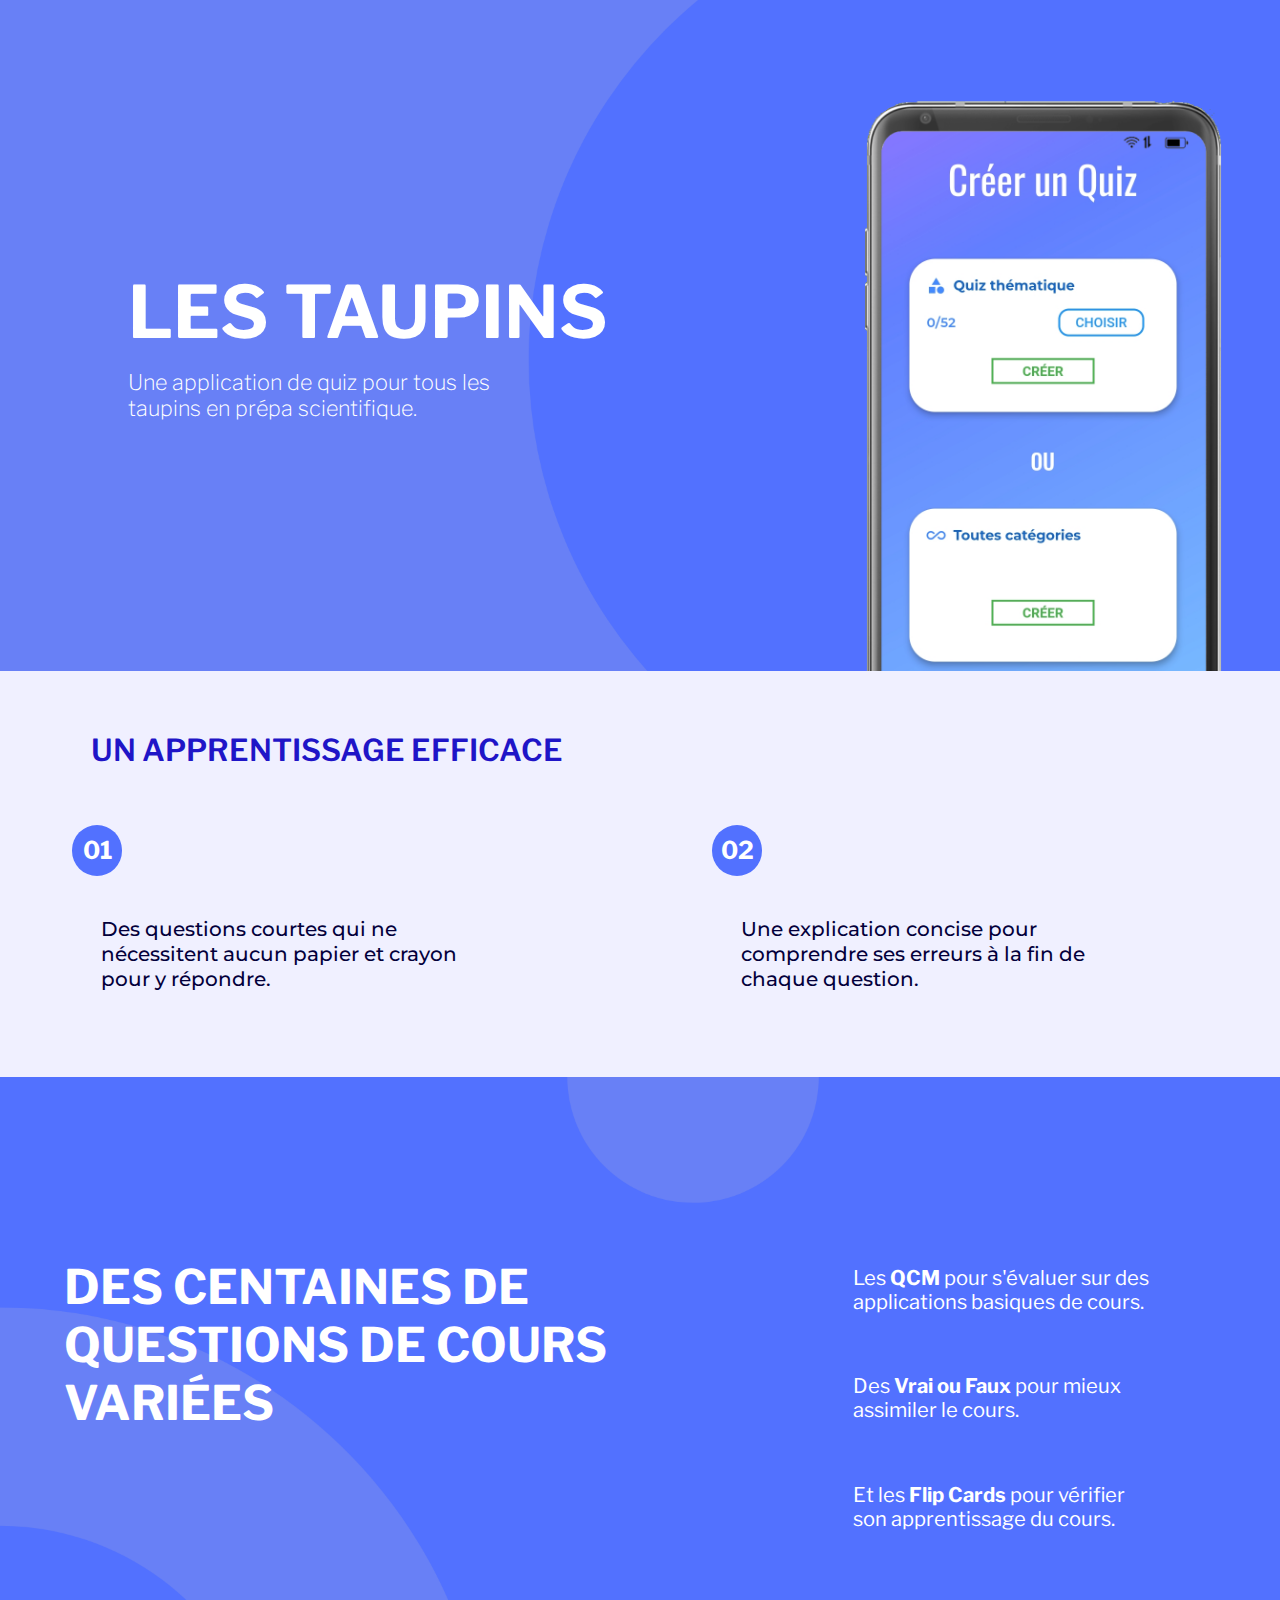
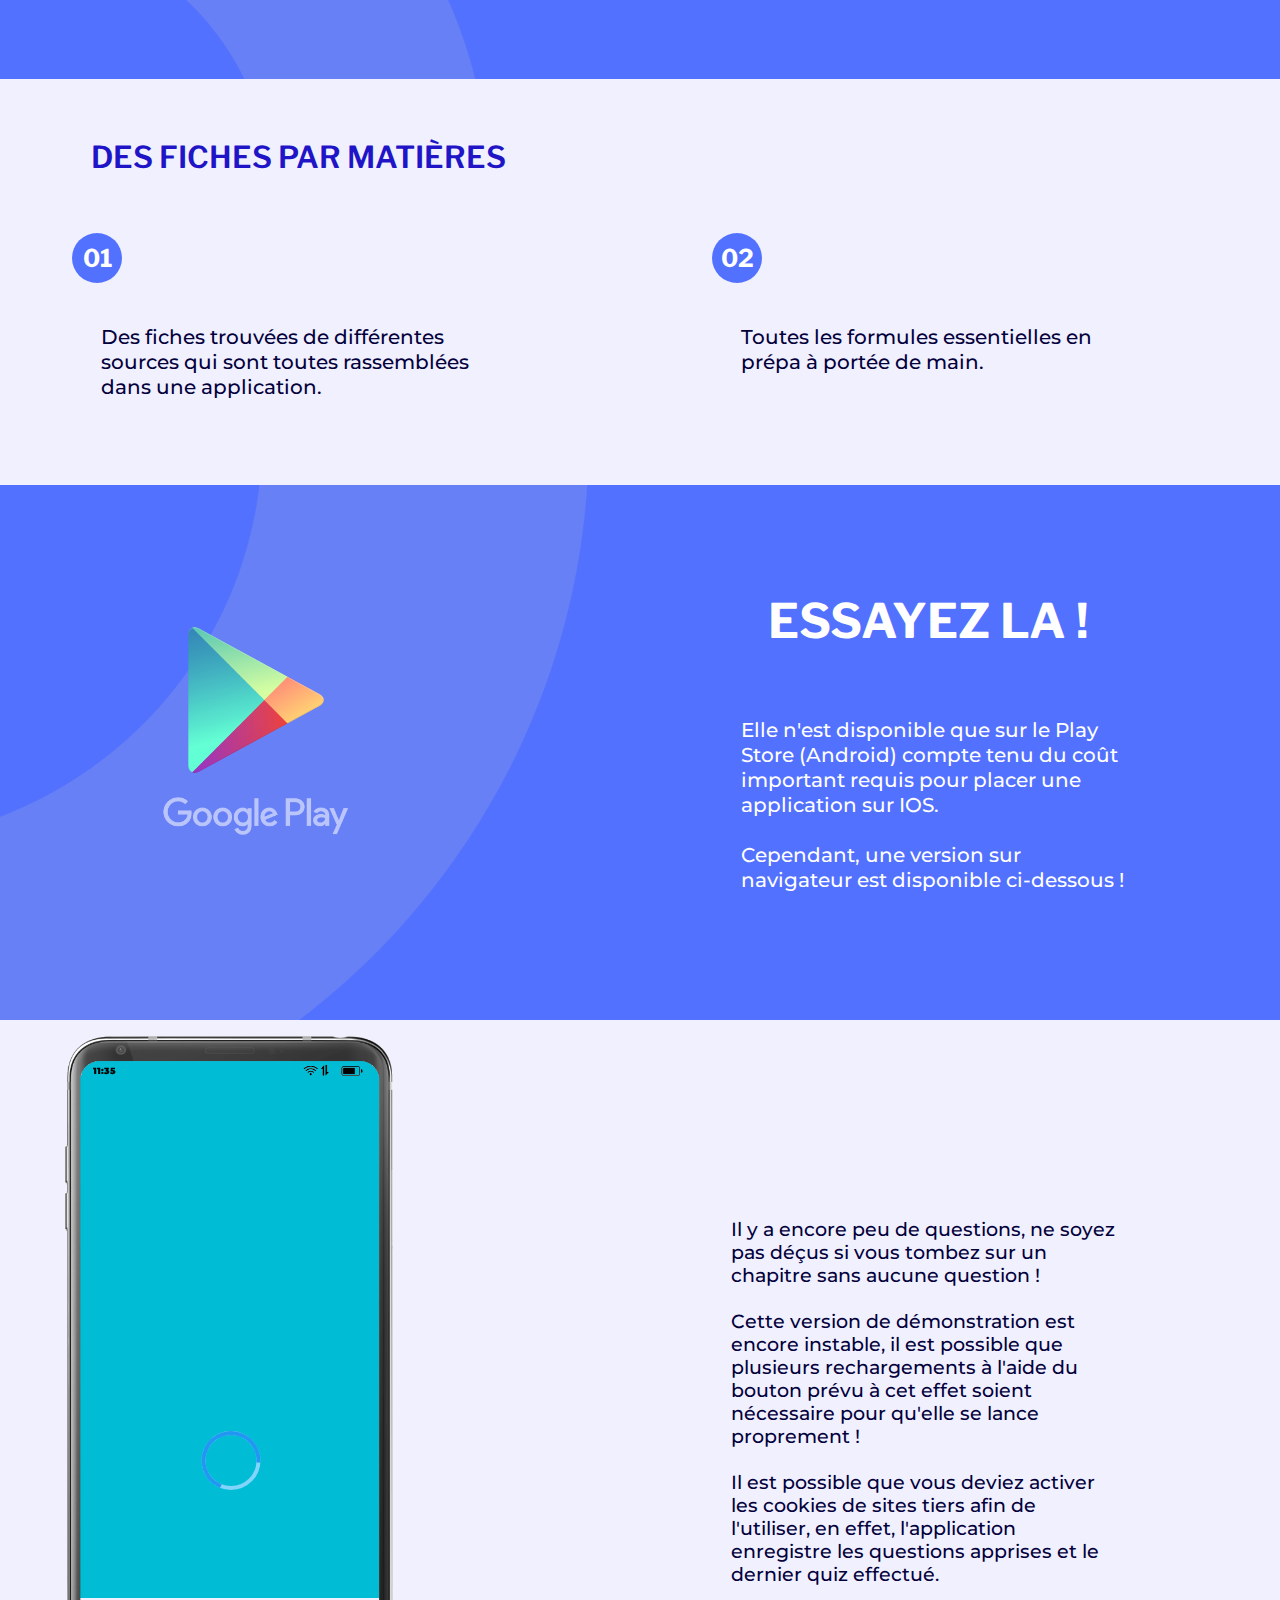
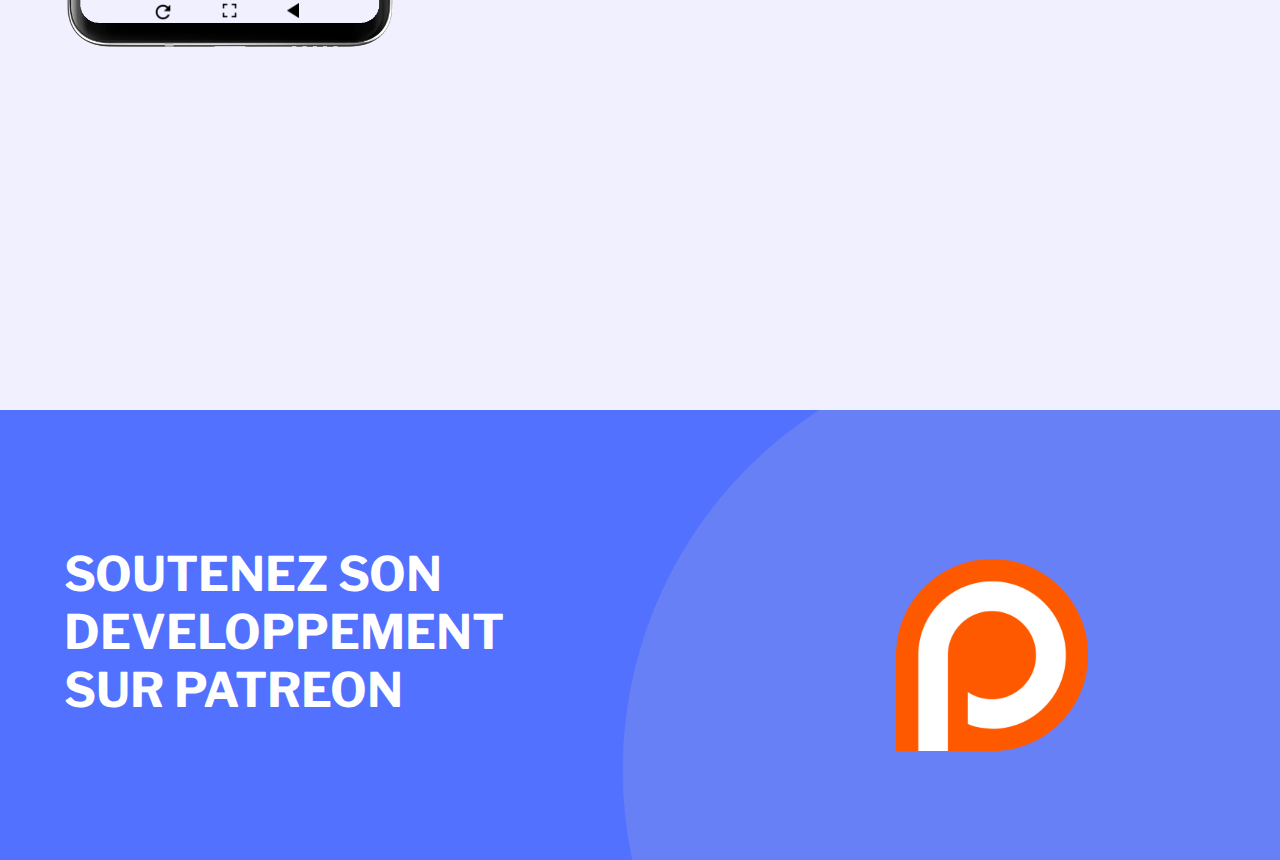
==== taupins/index.html @ 1b322401 "fixed some height" ====
<!DOCTYPE html>
<html lang="en">
<head>
    <meta charset="UTF-8">
    <meta charset="UTF-8">
  <meta name="description" content="A Prepa Quiz App">
  <meta name="keywords" content="taupins, prépa, prepa, aoyagi, quiz">
  <meta name="author" content="Hugo AOYAGI">
    <title>Les Taupins</title>
    <meta content="width=device-width, initial-scale=1" name="viewport" />
    <link href="https://fonts.googleapis.com/css2?family=Montserrat:wght@300&family=Raleway:wght@300&display=swap" rel="stylesheet">
    <link href="https://fonts.googleapis.com/css2?family=Libre+Franklin:wght@100;700&display=swap" rel="stylesheet">
    <link rel="stylesheet" type="text/css" href="../style/project_pages/main.css">
    <script>
        var iframe;
        var phone;
        
        function reloadFrame() {
            console.log("reload frame ..");
            iframe = document.getElementById('iframe');
            iframe.src = iframe.src;
        }
        
        function fullscreen() {
            if (confirm("Le plein écran ne rendra bien que si vous êtes sur téléphone !")) {
                window.location = "./preview/index.html";
            }
        }
        
    </script>
</head>
<body>
       <div class="part-1 section" style="background-image: url(../assets/backgrounds/taupins/1.png)">
           
           <div class="main-title">
               LES TAUPINS
           </div>
           <div class="sub-title">
               Une application de quiz pour tous les taupins en prépa scientifique.
           </div>
           <img id="img-1" src="assets/phone-1.png" alt="">
       </div>
       <div class="part-2 section">
           <div class="header-1">
               UN APPRENTISSAGE EFFICACE
           </div>
           <div class="cols-2-container">
               <div class="col-of-2">
                   <div class="number-circle"><div class="num-wrapper">01</div></div>
                   <div class="paragraph">Des questions courtes qui ne nécessitent aucun papier et crayon pour y répondre.</div>
               </div>
               <div class="col-of-2">
                   <div class="number-circle"><div class="num-wrapper">02</div></div>
                   <div class="paragraph">Une explication concise pour comprendre ses erreurs à la fin de chaque question.</div>
               </div>
           </div>
       </div>
       <div class="part-3 section" style="background-image: url(../assets/backgrounds/taupins/2.png)">
          <div class="main-title-2">
               Des centaines de questions de cours variées
           </div>
           <div class="right-side-list">
               <p>
                   Les <b>QCM</b> pour s'évaluer sur des applications basiques de cours.
               </p>
               <p>
                   Des <b>Vrai ou Faux</b> pour mieux assimiler le cours. 
               </p>
               <p>
                   Et les <b>Flip Cards</b> pour vérifier son apprentissage du cours.   
               </p>
           </div>
       </div>
       <div class="part-4 section">
          <div class="header-1">
               Des fiches par matières
           </div>
           <div class="cols-2-container">
               <div class="col-of-2">
                  <div class="number-circle"><div class="num-wrapper">01</div></div>
                   <div class="paragraph">Des fiches trouvées de différentes sources qui sont toutes rassemblées dans une application.</div>
               </div>
               <div class="col-of-2">
                  <div class="number-circle"><div class="num-wrapper">02</div></div>
                   <div class="paragraph">Toutes les formules essentielles en prépa à portée de main.</div>
               </div>
           </div>
       </div>
       <div class="part-5 section" style="background-image: url(../assets/backgrounds/taupins/3.png)">
           <div class="main-title-2 title-right">
               ESSAYEZ LA !
           </div>
           <div class="img-container-left">
               <img src="../assets/google-play-services-png-logo-3.png" alt="" id="playstore-btn">
           </div>
           <div class="p-container-right">
               <div class="paragraph white-font">
                   Elle n'est disponible que sur le Play Store (Android) compte tenu du coût important requis pour placer une application sur IOS.
                   <br/><br/>
                   Cependant, une version sur navigateur est disponible ci-dessous !
               </div>
           </div>
           
        </div>
        
        <div class="section part-6">
            <div class="smartphone-container">
                <div class="smartphone" id="smartphone">
                    <iframe id="iframe"
                    title="App Preview"
                    width="320"
                    height="550"
                    src="./preview/index.html">
                    </iframe>
                    <img src="../assets/frame.png" alt="" id="phone-frame">
                    <p id="phone-time">00:00</p>
                         <div class="phone-nav">
                        <img src="../assets/reload_icon.png" width=18 height=18 alt="" onclick="reloadFrame()">
                        <img src="../assets/fullscreen_icon.png" width=15 height=15 alt="" onclick="fullscreen()">
                        <img src="../assets/return_icon.png" width=12 height=15 alt="" >
                    </div>
            </div>
            </div>
            <div class="phone-disclaimer">
               Il y a encore peu de questions, ne soyez pas déçus si vous tombez sur un chapitre sans aucune question !
                <br/><br/>
                Cette version de démonstration est encore instable, il est possible que plusieurs rechargements à l'aide du bouton prévu à cet effet soient nécessaire pour qu'elle se lance proprement !
                <br><br>
                Il est possible que vous deviez activer les cookies de sites tiers afin de l'utiliser, en effet, l'application enregistre les questions apprises et le dernier quiz effectué.
            </div>
        </div>
        <div class="part-7 section" style="background-image: url(../assets/backgrounds/taupins/5.png)">
        <div class="main-title-2">
               SOUTENEZ SON DEVELOPPEMENT SUR PATREON
           </div>
           <div class="img-container-right">
               <img src="../assets/Patreon_logo.svg.png" alt="" id="patreon-btn">
           </div>
        </div>
        <script>
            setInterval(function () {
                var now = new Date();
                var datestr = now.getHours().toString() + ":" + (now.getMinutes() < 10 ? "0" + now.getMinutes().toString() : now.getMinutes().toString()); 
                document.getElementById("phone-time").innerHTML = datestr;
            }, 1000);
            
            document.getElementById("patreon-btn").addEventListener("click", function () {
            window.location = "https://www.patreon.com/hugoaoyagi";
        })
        
            document.getElementById("playstore-btn").addEventListener("click", function () {
                alert("L'application n'est malheuresement pas encore sortie sur le play store, elle sortira cet été lorsqu'il y aura plus de questions !")
            })
    </script>
</body>
</html>
---- style/project_pages/main.css ----
body {
    margin: 0;
    font-size: 90%;
    background-color: #f0f0ff;
    
}

.section {
    position: relative;
    height: 100vh;
    width: 100%;
    overflow-x: hidden;
    overflow-y: hidden;
    background-size: cover;
    background-color: #f0f0ff;
}

.part-7 {
    height: 50vh;
}

.part-6 {
    height: 110vh;
}

.part-1 {
    height: fit-content;
}

.part-3 {
    height: fit-content;
}

.part-2 {
    height: fit-content;
}

.part-4 {
    height: fit-content;
}

.part-5 {
    height: fit-content;
}

#img-1 {
    width: 28vw;
    margin-top: 6em;
    margin-bottom: -1em;
    float: right;
    margin-right: 4em;
}

.main-title {
    font-family: 'Libre Franklin', sans-serif;
    font-weight: 700;
    color: white;
    font-size: 5em;
    position: absolute;
    top: 40%;
    width: 60%;
    left: 10%;
}

.sub-title {
    font-family: 'Libre Franklin', sans-serif;
    font-weight: 200;
    color: white;
    font-size: 1.5em;
    position: absolute;
    top: 55%;
    left: 10%;
    width: 30%;
}

.header-1 {
    color: #1f15c7;
    font-family: 'Libre Franklin', sans-serif;
    font-weight: 600;
    font-size: 2.1em;
    margin-left: 3em;
    margin-top: 2em;
    text-transform: uppercase;
}

.cols-2-container {
    display: flex;
    margin-top: 4em;
    width: 100%;
    margin-bottom: 6em;
}

.col-of-2 {
    width: 50%;
}

.number-circle {
    color: white;
    display: flex;
     align-items: center;
    background-color: #5271ff;
    width: 3.5em;
    height: 3.5em;
    text-align: center;
    border-radius: 50%;
    margin-left: 5em;
    
}

.num-wrapper {
   text-align: center;
    width: 100%;
    font-family: 'Libre Franklin', sans-serif;
    font-weight: 700;
    font-size: 1.7em;
}

.paragraph {
    color: #03003b;
    font-family: 'Montserrat', sans-serif;
    font-size: 1.4em;
    font-weight: 500;
    width: 60%;
    margin-left: 5em;
    margin-top: 2em;
}


.main-title-2 {
    font-family: 'Libre Franklin', sans-serif;
    font-weight: 700;
    color: white;
    font-size: 3.3em;
    position: absolute;
    top: 30%;
    width: 42.5%;
    left: 5%;
    text-transform: uppercase;
}

.right-side-list {
    float: right;
    width: 30%;
    height: 50%;
    margin-right: 3em;
    margin-left: 3em;
    margin-top: 10%;
    margin-bottom: 10%;
}

.right-side-list p {
    font-family: 'Libre Franklin', sans-serif;
    font-weight: 400;
    width: 80%;
    color: white;
    font-size: 1.4em;
    margin-top: 3em;
}

.title-right {
    left: 60% !important;
    top: 20%;

}

.white-font {
    color: white;
}

.p-container-right {
    width: 50%;
    position: unset;
    float: right;
    margin-top: 15%;
    margin-bottom: 10%;
    
}

.img-container-left img {
    width: 100%;
}

.img-container-left {
    position: absolute;
    left: 10%;
    top: 20%;
    width: 20%;
    cursor: pointer;
    transition: all 0.3s;
}

.img-container-left:hover {
    width: 21%;
    left: 9.5%;
    top: 19.5%;
}

.img-container-right img {
    width: 100%;
}

.img-container-right {
    position: absolute;
    right: 15%;
    top: 33%;
    width: 15%;
    cursor: pointer;
    transition: all 0.3s;
}

.img-container-right:hover {
    width: 16%;
    right: 14.5%;
    top: 32.5%;
}


.phone {
    border-radius: 0.5em;
    margin: 1em;
    flex-grow: 0;
    flex-shrink: 0;
    margin: auto;
    border: 2px solid #999994;
}

.smartphone-container {
    margin-top: 1%;
    position: absolute;
    left: 5%;
    width: 30%;
}

.smartphone {
    z-index: 10;
    position: relative;
    width: fit-content;
}

#phone-frame {
    width: 330px;
    height: 615px;
    position: absolute;
    pointer-events: none;
}

iframe {
    position: absolute;
    left: 0.5em;
    top: 1em;
    border: none;
    border-top-left-radius: 3em;
    border-top-right-radius: 3em;
}

#phone-time {
    pointer-events: none;
    position: absolute;
    color: black;
    font-family: 'Montserrat', sans-serif;
    top: 2.8em;
    left: 3.4em;
    font-size: 0.6em;
    font-weight: 900;
}

.phone-nav {
    position: absolute;
    top: 570px;
    display: flex;
    left: 65px;
}

.phone-nav img {
    cursor: pointer;
    margin-left: 25px;
    margin-right: 25px;
}

.phone-disclaimer {
    position: absolute;
    margin-right: 2em;
    right: 10%;
    top: 20%;
    width: 30%;
    color: #03003b;
    font-family: 'Montserrat', sans-serif;
    font-size: 1.3em;
    font-weight: 500;
}

@media screen and (min-width: 600px) and (max-width: 900px) {
    
    body {
        font-size: 65%;
        
    }
    
    .main-title {
        left: 5%;
    }
    
    .sub-title {
        left: 5%;
    }
    
    #img-1 {
        right: 2.5%;
    }
    
    .header-1 {
        font-size: 3em;
    }
    
    .paragraph {
        font-size: 1.5em;
    }
    
    .main-title-2 {
        width: 50%;
    }
    
    .right-side-list {
        width: 40%;
        right: 0%;
        font-size: 1.2em;
    }
    
    .paragraph.white-font {
        width: 95%;
        margin-left: 0;
    }
    
    .phone-disclaimer {
        right: 2%;
        font-size: 1.4em;
    }
    
    .img-container-left {
        width: 30%;
    }
    
    .img-container-left:hover {
        width: 31%;
    }
    
    .title-right {
        left: 55% !important;
    }
}


@media screen and (min-width: 900px) and (max-width: 1050px) {
    body {
        font-size: 70%;
    }
    
    .paragraph {
        font-size: 1.5em;
    }
    
    .right-side-list p {
        font-size: 1.5em;
    }
}


@media screen and (min-width: 600px) and (max-width: 700px) {
    .main-title {
        top: 30%;
    }
    
}

@media screen and (min-width: 300px) and (max-width: 600px) {
    .body {
        font-size: 50%;
    }
    
    .section {
        background-size: cover;
        background-position: center;
    }
    
    .main-title {
        position: unset;
/*        top: 5%;*/
        width: 90%;
        margin: 10%;
        margin-bottom: 0.2em;
        font-size: 2.6em;
        width: 80%;
    }
    
    .sub-title {
        width: 80%;
        margin-left: 10%;
        position: unset;
/*        top: 14%; */
        font-size: 1.2em;
    }
    
    .part-1 {
        height: fit-content;
        padding: 0;
    }
    
    #img-1 {
        height: unset;
        position: unset;
        width: 75%;
        margin-left: 12.5%;
        margin-right: 12.5%;
        margin-top: 3em;
        margin-bottom: -3em;
    }
    
    .part-3 {
        height: 120vh;
    }
    
    .header-1 {
        margin-left: 0;
        margin-top: 1em;
        font-size: 1.6em;
        width: calc(100% - 2em);
        text-align: center;
        padding: 1em;
/*        top: 7.5%;*/
        position: unset;
    }
    
    .cols-2-container {
        display: flex;
        flex-direction: column;
        position: unset;
        margin-top: 1em;
        margin-bottom: 0em;
        width: 100%;
    }

    .col-of-2 {
        width: 100%;
    }
    
    .col-of-2 .paragraph {
        margin-top: 1em;
        width: calc(100% - 3em);
        margin-left: 1.5em;
        margin-bottom: 3em;
    }
    
    .number-circle {
        margin-left: 1.5em;
    }
    
    .part-2 {
        height: fit-content;
    }
    
    .part-4 {
        height: fit-content;
    }
    
    .main-title-2 {
        font-size: 1.8em;
        width: 90%;
/*        top: 1em;*/
/*        text-align-last: center;*/
        position: unset;
        width: calc(100% - 2em);
        padding: 1em;
    }
    
    .right-side-list {
        width: 100%;
        margin-right: 0;
/*        right: 5%;*/
        position: unset;
        margin-bottom: 1em;
    }
    
    .right-side-list p {
        margin-left: 2em;
        margin-top: 0.5em;
        margin-bottom: 2.5em; 
    }
    
    .part-3 {
        height: fit-content;
    }
    
    .title-right {
        left: 10% !important;
        width: 80%;
        text-align: center;
        
    }
    
    .p-container-right {
        position: unset;
        width: 100%;
        margin-top: 0;
    }
    
    .p-container-right .paragraph { 
        margin: 5%;
        width: 90%;
        margin-bottom: 3em;
    }
    
    .img-container-left { 
        width: 50%;
        position: unset;
        margin-left: 25%;
    }
    
    .part-5 {
        height: fit-content;
    }
    
    .img-container-left:hover { 
        width: 51%;
        left: 24.5%;
        top: 17%;
    }
    
    .part-6 {
        height: fit-content;
/*        display: block;*/
    }
    
    .phone-disclaimer {
        width: 90%;
/*        top: 65%;*/
        position: unset;
        font-size: 1.2em;
        margin: 5%;
        margin-top: 3em;
/*        right: 0;*/
    }
    
    .img-container-right {
        top: 50%;
        width: 40%;
        left: 30%;
    }

    .img-container-right:hover {
        top: 49.5%;
        width: 41%;
        left: 29.5%;
    }
    
    .smartphone-container {
        width: 330px;
        height: 600px;
        margin-left: auto;
        margin-right: auto;
        position: unset;
    }
    
    .smartphone {
    
    }
    
    .paragraph.white-font {
        font-size: 1.3em;
        margin: 10%;
        width: 80%;
    }
    
}

@media screen and (min-width: 350px) and (max-width: 600px) {
    
    .img-container-left { 
        width: 35%;
        left: 32.5%;
        top: 17.5%;
    }
    
    .img-container-left:hover { 
        width: 36%;
        left: 32%;
        top: 17%;
    }
    
}
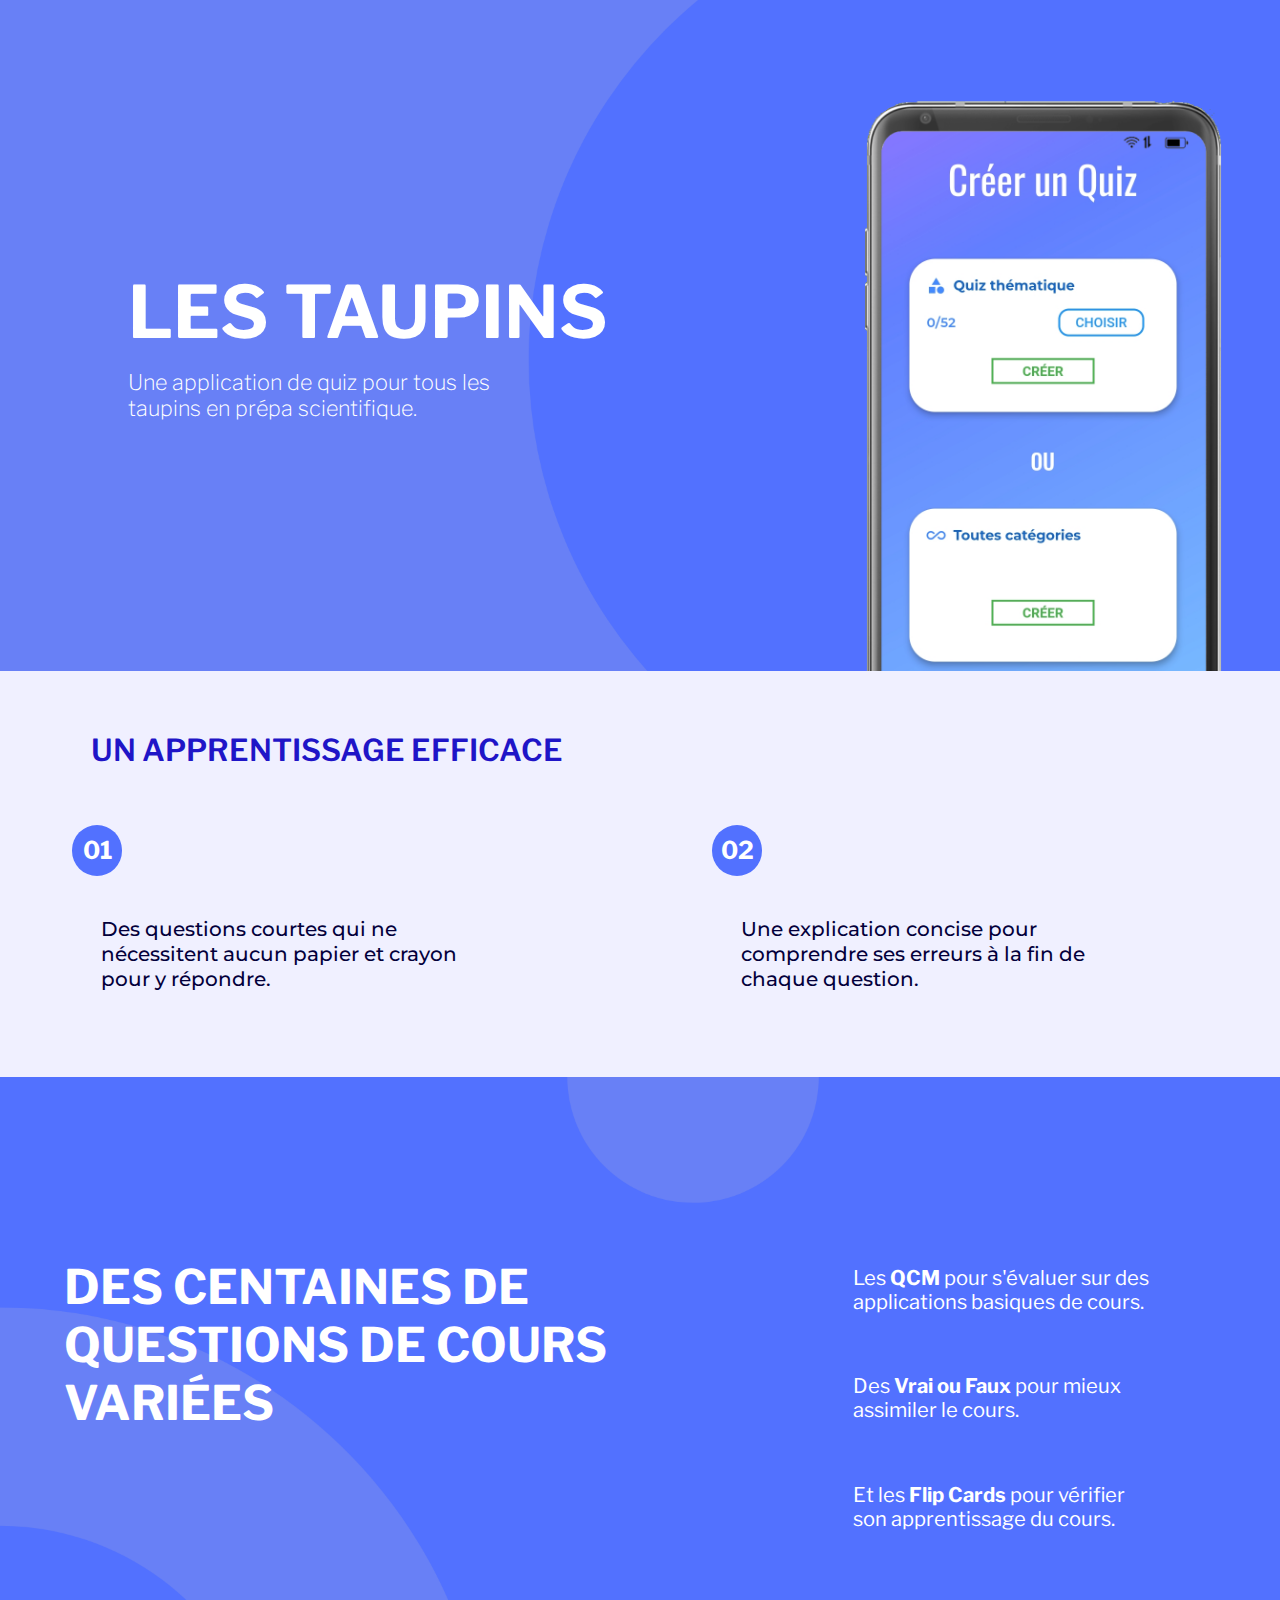
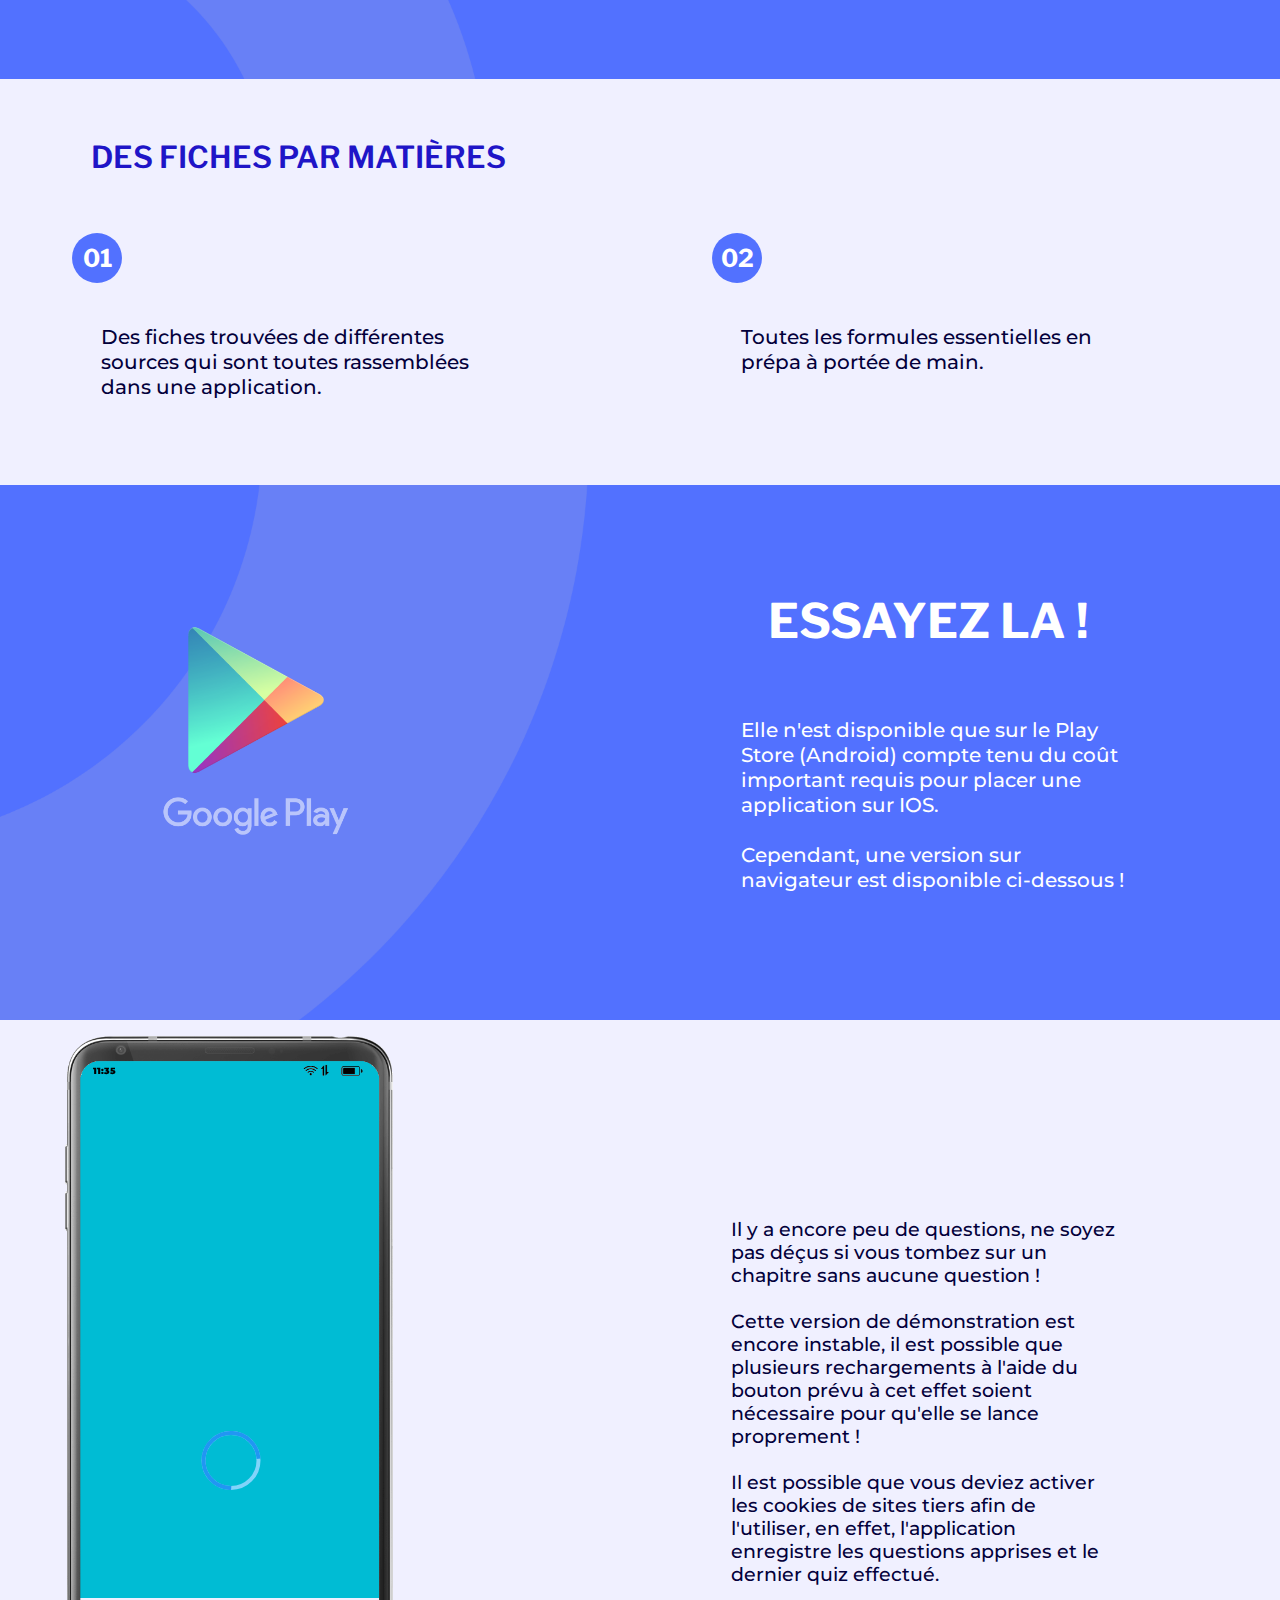
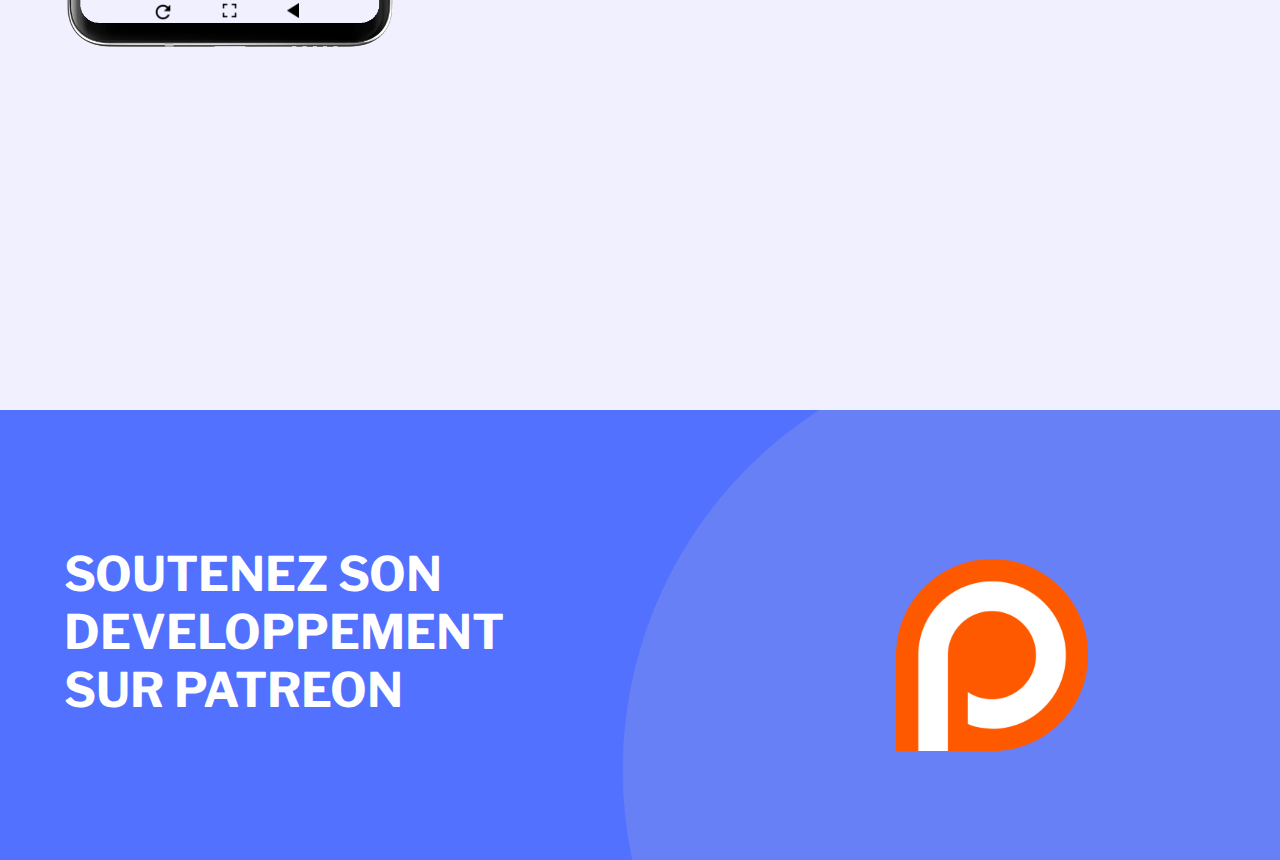
==== commit 57d7a0c7: "updated alert in taupins page" ====
--- a/taupins/index.html
+++ b/taupins/index.html
@@ -149,7 +149,7 @@
         })
         
             document.getElementById("playstore-btn").addEventListener("click", function () {
-                alert("L'application n'est malheuresement pas encore sortie sur le play store, elle sortira cet été lorsqu'il y aura plus de questions !")
+                alert("L'application n'est malheuresement pas encore sortie sur le play store, elle sortira cet été lorsqu'il y aura plus de questions ! Contactez moi à l'addresse aoyagihugo@gmail.com pour y accéder plus tôt !")
             })
     </script>
 </body>
--- a/style/project_pages/main.css
+++ b/style/project_pages/main.css
@@ -586,4 +586,4 @@
         top: 17%;
     }
     
-}+} 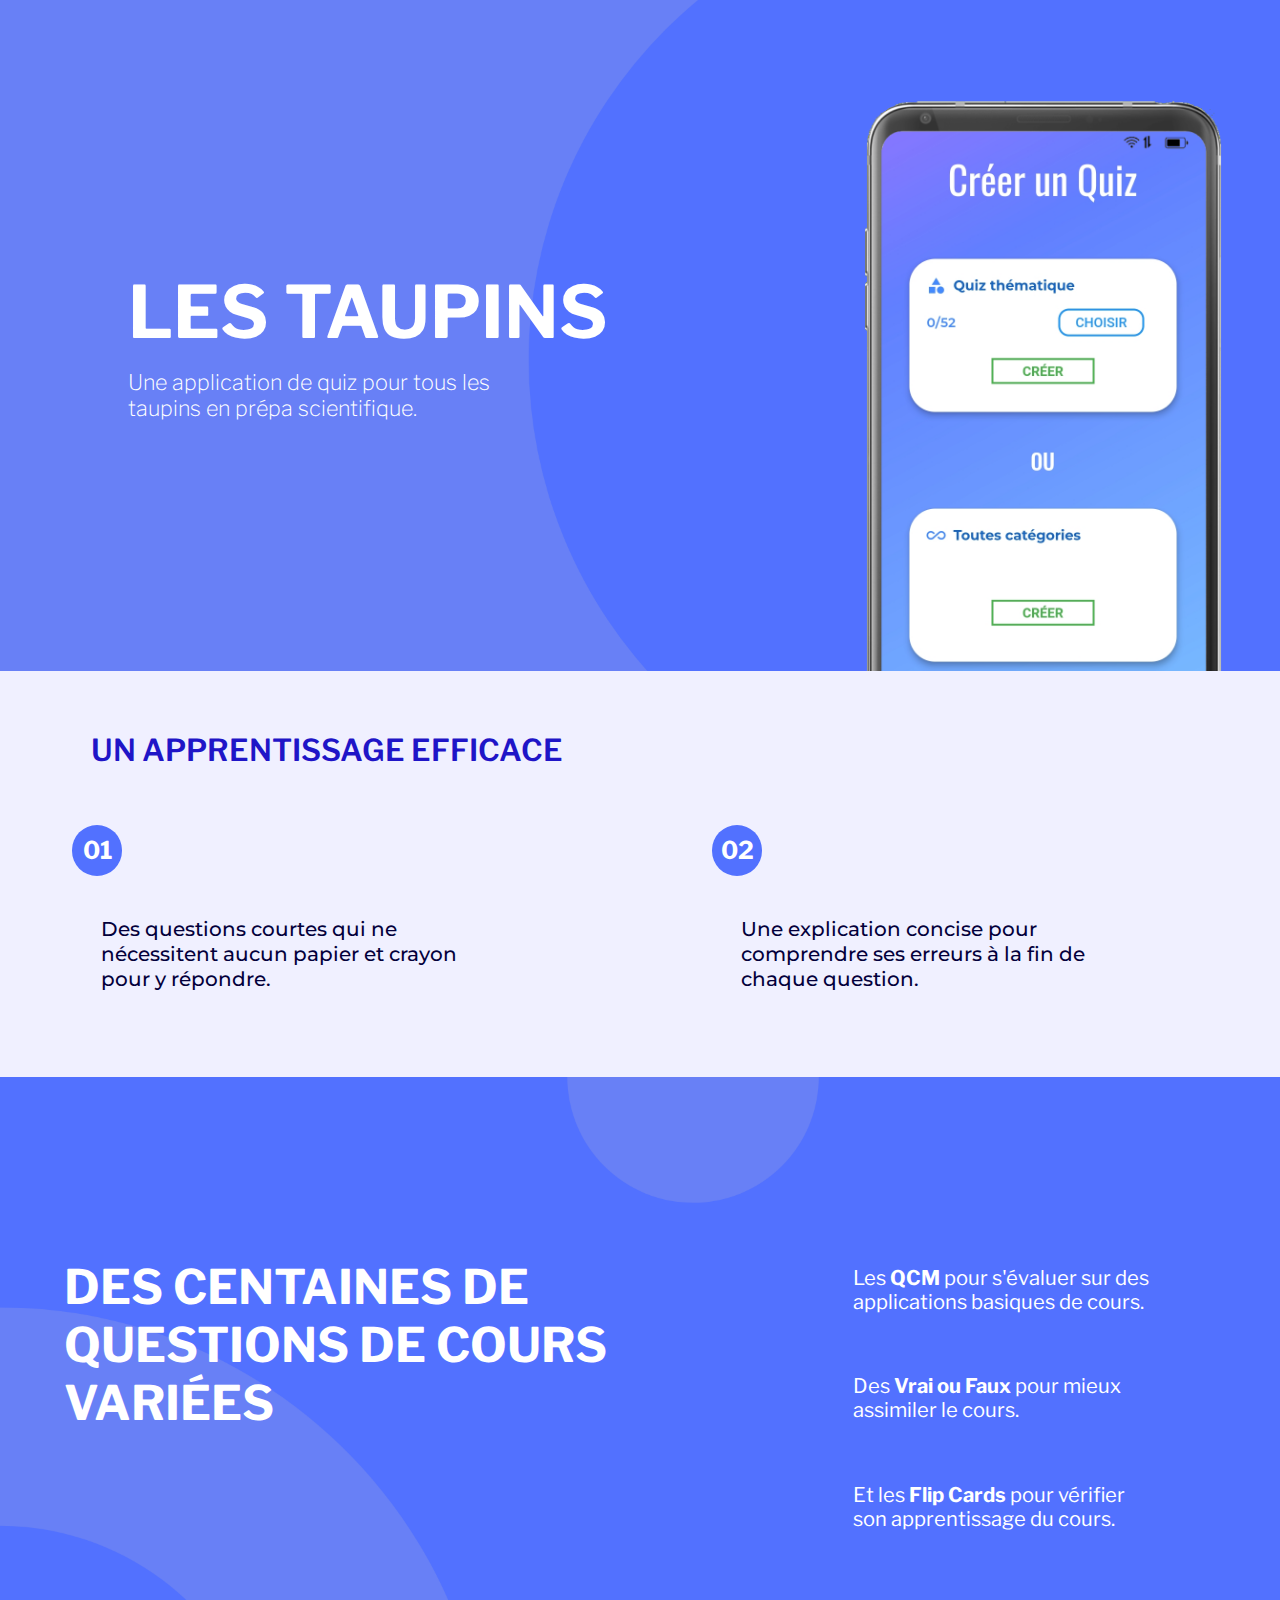
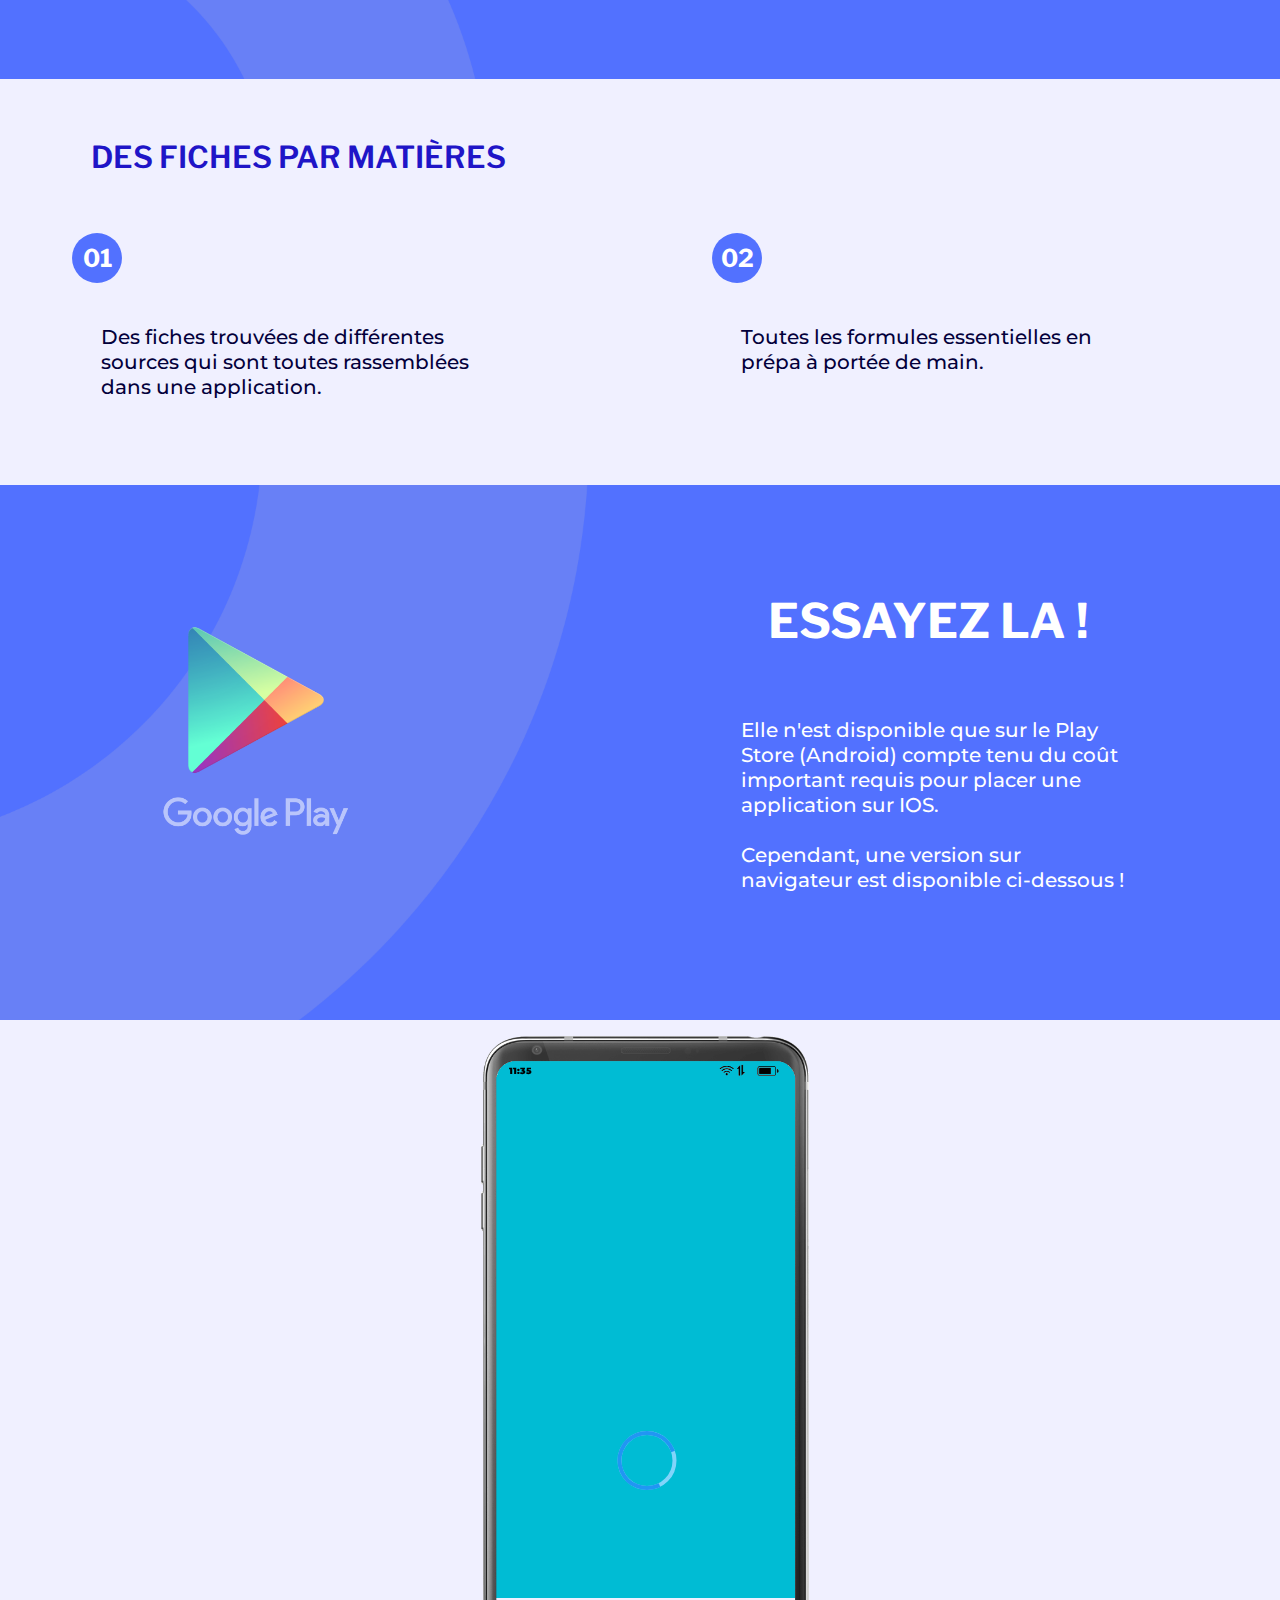
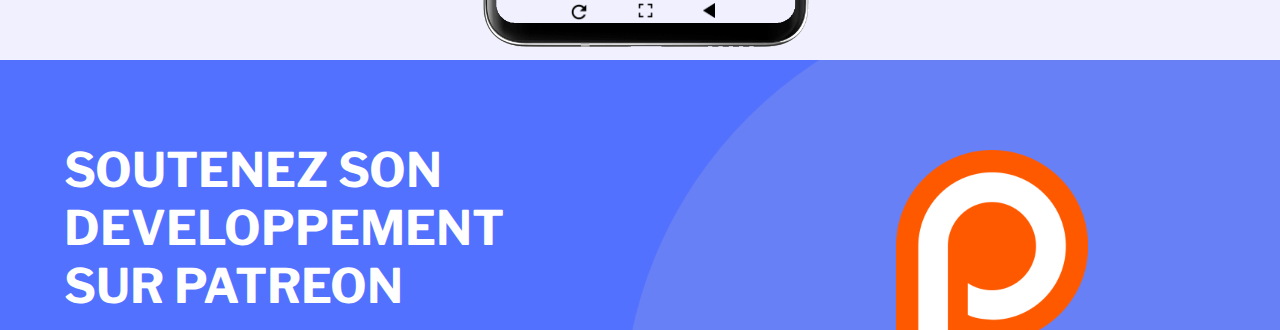
==== commit e1e2c81e: "fixed dimensions in taupins page" ====
--- a/taupins/index.html
+++ b/taupins/index.html
@@ -121,13 +121,6 @@
                     </div>
             </div>
             </div>
-            <div class="phone-disclaimer">
-               Il y a encore peu de questions, ne soyez pas déçus si vous tombez sur un chapitre sans aucune question !
-                <br/><br/>
-                Cette version de démonstration est encore instable, il est possible que plusieurs rechargements à l'aide du bouton prévu à cet effet soient nécessaire pour qu'elle se lance proprement !
-                <br><br>
-                Il est possible que vous deviez activer les cookies de sites tiers afin de l'utiliser, en effet, l'application enregistre les questions apprises et le dernier quiz effectué.
-            </div>
         </div>
         <div class="part-7 section" style="background-image: url(../assets/backgrounds/taupins/5.png)">
         <div class="main-title-2">
--- a/style/project_pages/main.css
+++ b/style/project_pages/main.css
@@ -16,11 +16,33 @@
 }
 
 .part-7 {
-    height: 50vh;
-}
+    height: 20vh;
+}
+
+@media screen and (min-width: 1000px) and (max-width: 1500px) {
+    .part-7 {
+        height: 30vh;
+    }
+
+}
+
+@media screen and (min-width: 1500px) and (max-width: 2000px) {
+    .part-7 {
+        height: 35vh;
+    }
+
+}
+
+@media screen and (min-width: 2000px) {
+    .part-7 {
+        height: 40vh;
+    }
+
+}
+
 
 .part-6 {
-    height: 110vh;
+    height: 640px;
 }
 
 .part-1 {
@@ -226,9 +248,9 @@
 
 .smartphone-container {
     margin-top: 1%;
-    position: absolute;
-    left: 5%;
-    width: 30%;
+    margin-left: auto;
+    margin-right: auto;
+    width: 320px;
 }
 
 .smartphone {
@@ -512,7 +534,8 @@
     .img-container-left { 
         width: 50%;
         position: unset;
-        margin-left: 25%;
+        margin-left: auto;
+        margin-right: auto;
     }
     
     .part-5 {
@@ -526,7 +549,6 @@
     }
     
     .part-6 {
-        height: fit-content;
 /*        display: block;*/
     }
     
@@ -541,15 +563,20 @@
     }
     
     .img-container-right {
-        top: 50%;
+        position: unset;
         width: 40%;
-        left: 30%;
+        margin-top: 1em;
+        margin-bottom: 2em;
+        margin-right: auto;
+        margin-left: auto;
     }
 
     .img-container-right:hover {
-        top: 49.5%;
         width: 41%;
-        left: 29.5%;
+    }
+    
+    .part-7 {
+        height: fit-content;
     }
     
     .smartphone-container {
@@ -586,4 +613,47 @@
         top: 17%;
     }
     
+} 
+
+@media screen and (min-width: 1600px) and (max-width: 2000px) {
+    
+    body {
+        font-size: 130%;
+    }
+    
+    iframe {
+        left: 0.25em;
+        top: 0.5em;
+        border: none;
+        border-top-left-radius: 1em;
+        border-top-right-radius: 1em;
+    }
+    
+    #phone-time {
+        top: 1.5em;
+        left: 2.4em;
+    }
+    
+} 
+
+
+@media screen and (min-width: 2000px) {
+    
+    body {
+        font-size: 150%;
+    }
+    
+    iframe {
+        left: 0.25em;
+        top: 0.5em;
+        border: none;
+        border-top-left-radius: 1em;
+        border-top-right-radius: 1em;
+    }
+    
+    #phone-time {
+        top: 1.5em;
+        left: 2.4em;
+    }
+    
 } 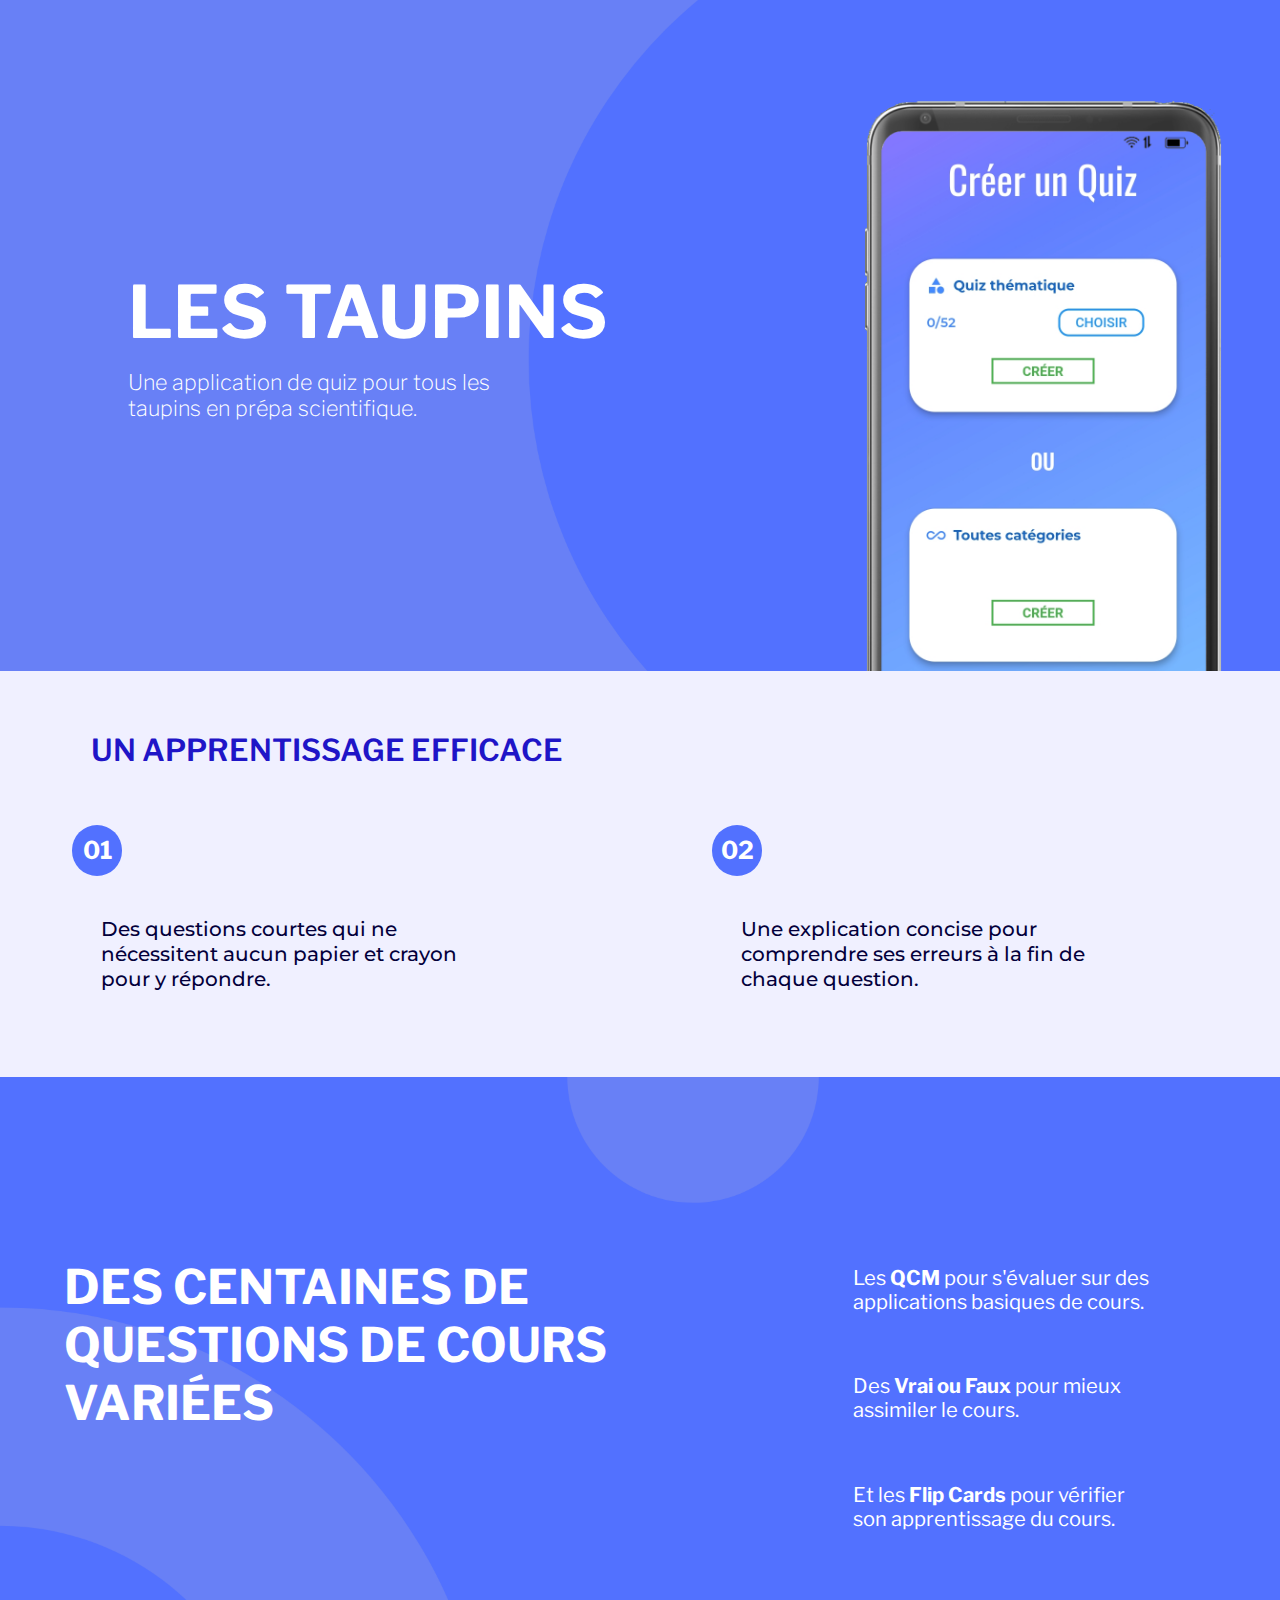
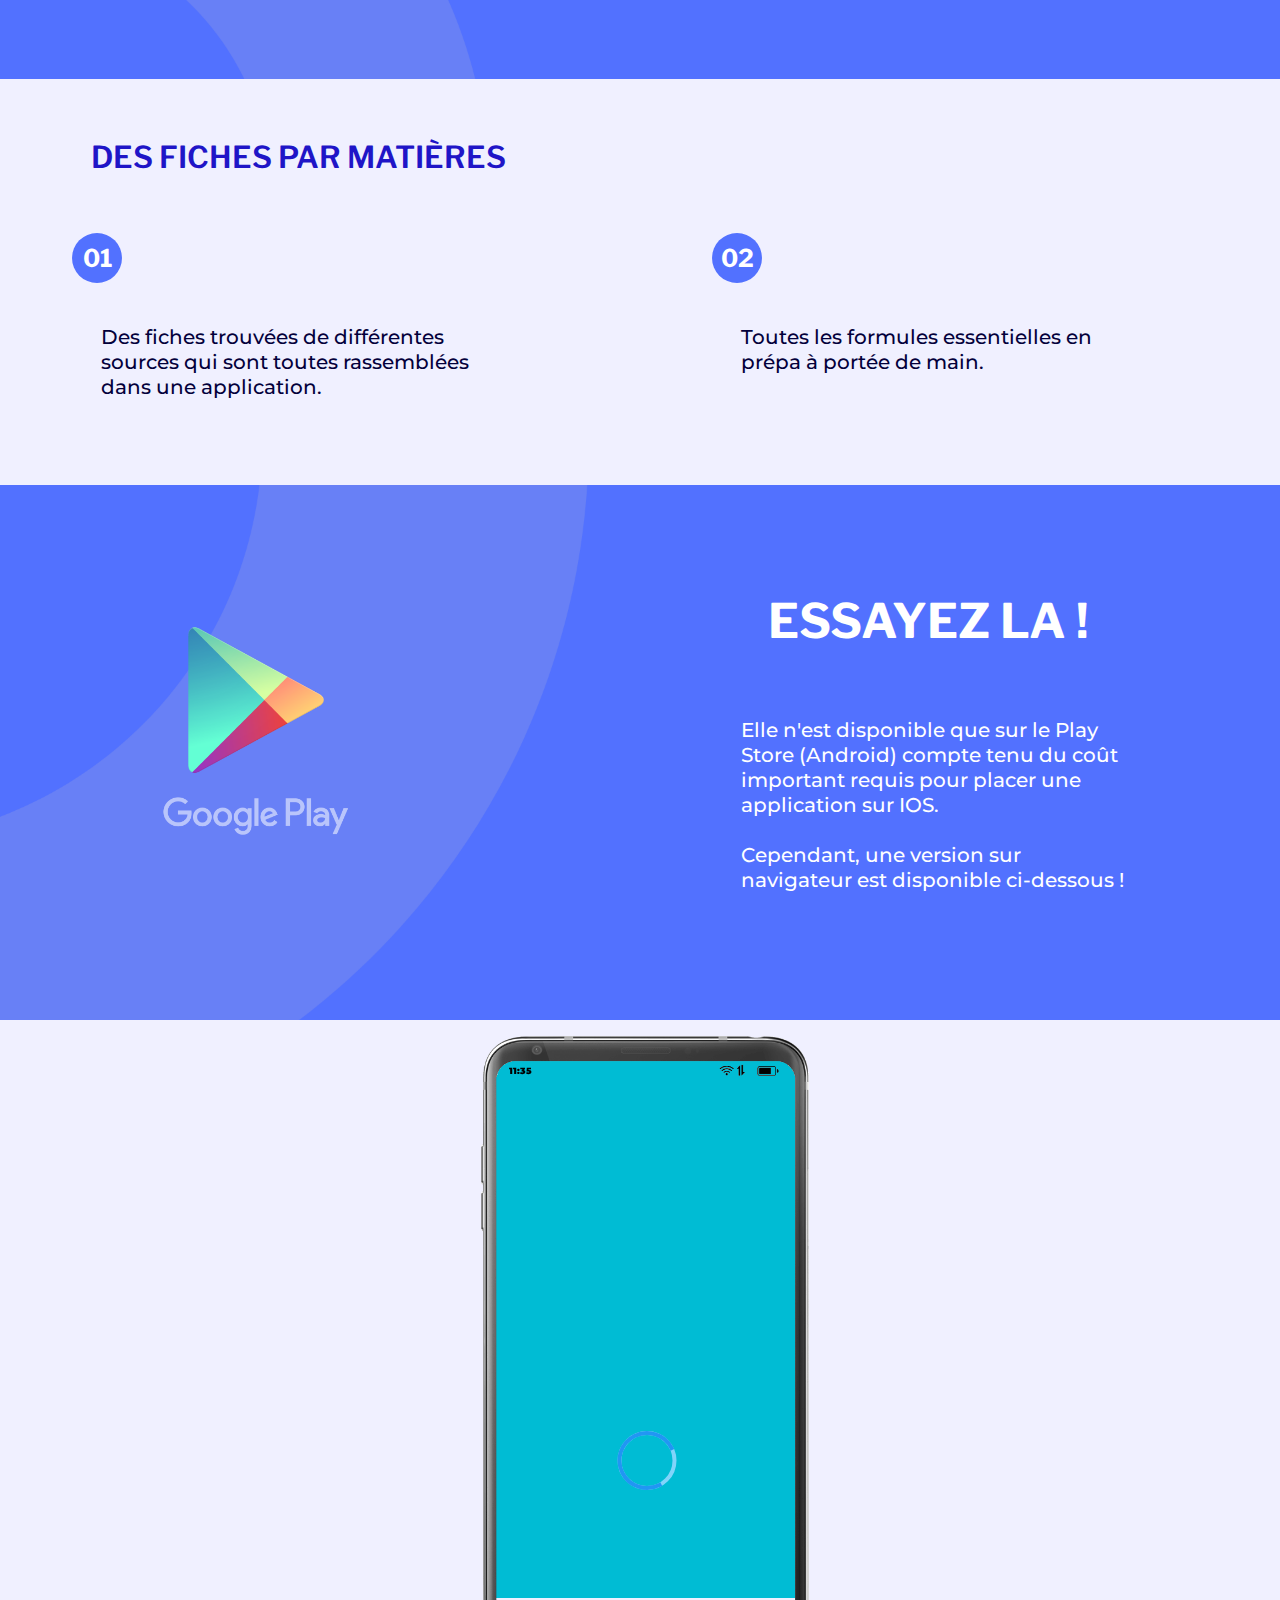
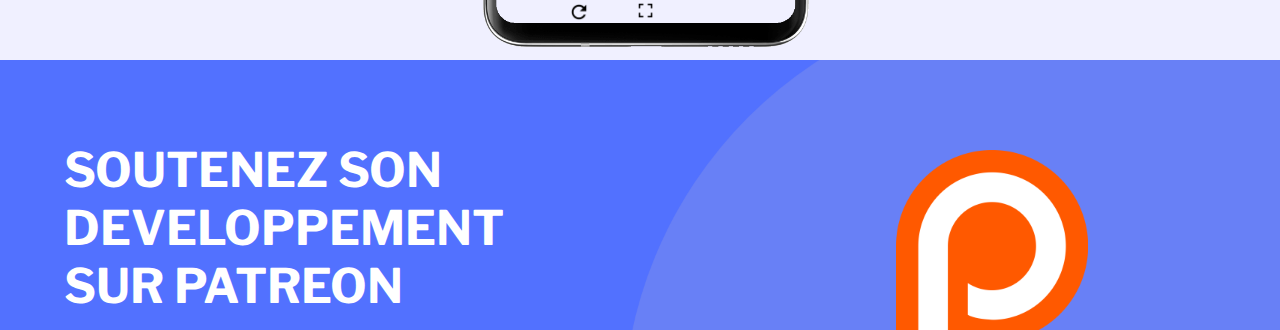
==== commit 8dacdc03: "removed obsolete button" ====
--- a/taupins/index.html
+++ b/taupins/index.html
@@ -117,7 +117,7 @@
                          <div class="phone-nav">
                         <img src="../assets/reload_icon.png" width=18 height=18 alt="" onclick="reloadFrame()">
                         <img src="../assets/fullscreen_icon.png" width=15 height=15 alt="" onclick="fullscreen()">
-                        <img src="../assets/return_icon.png" width=12 height=15 alt="" >
+<!--                        <img src="../assets/return_icon.png" width=12 height=15 alt="" >-->
                     </div>
             </div>
             </div>
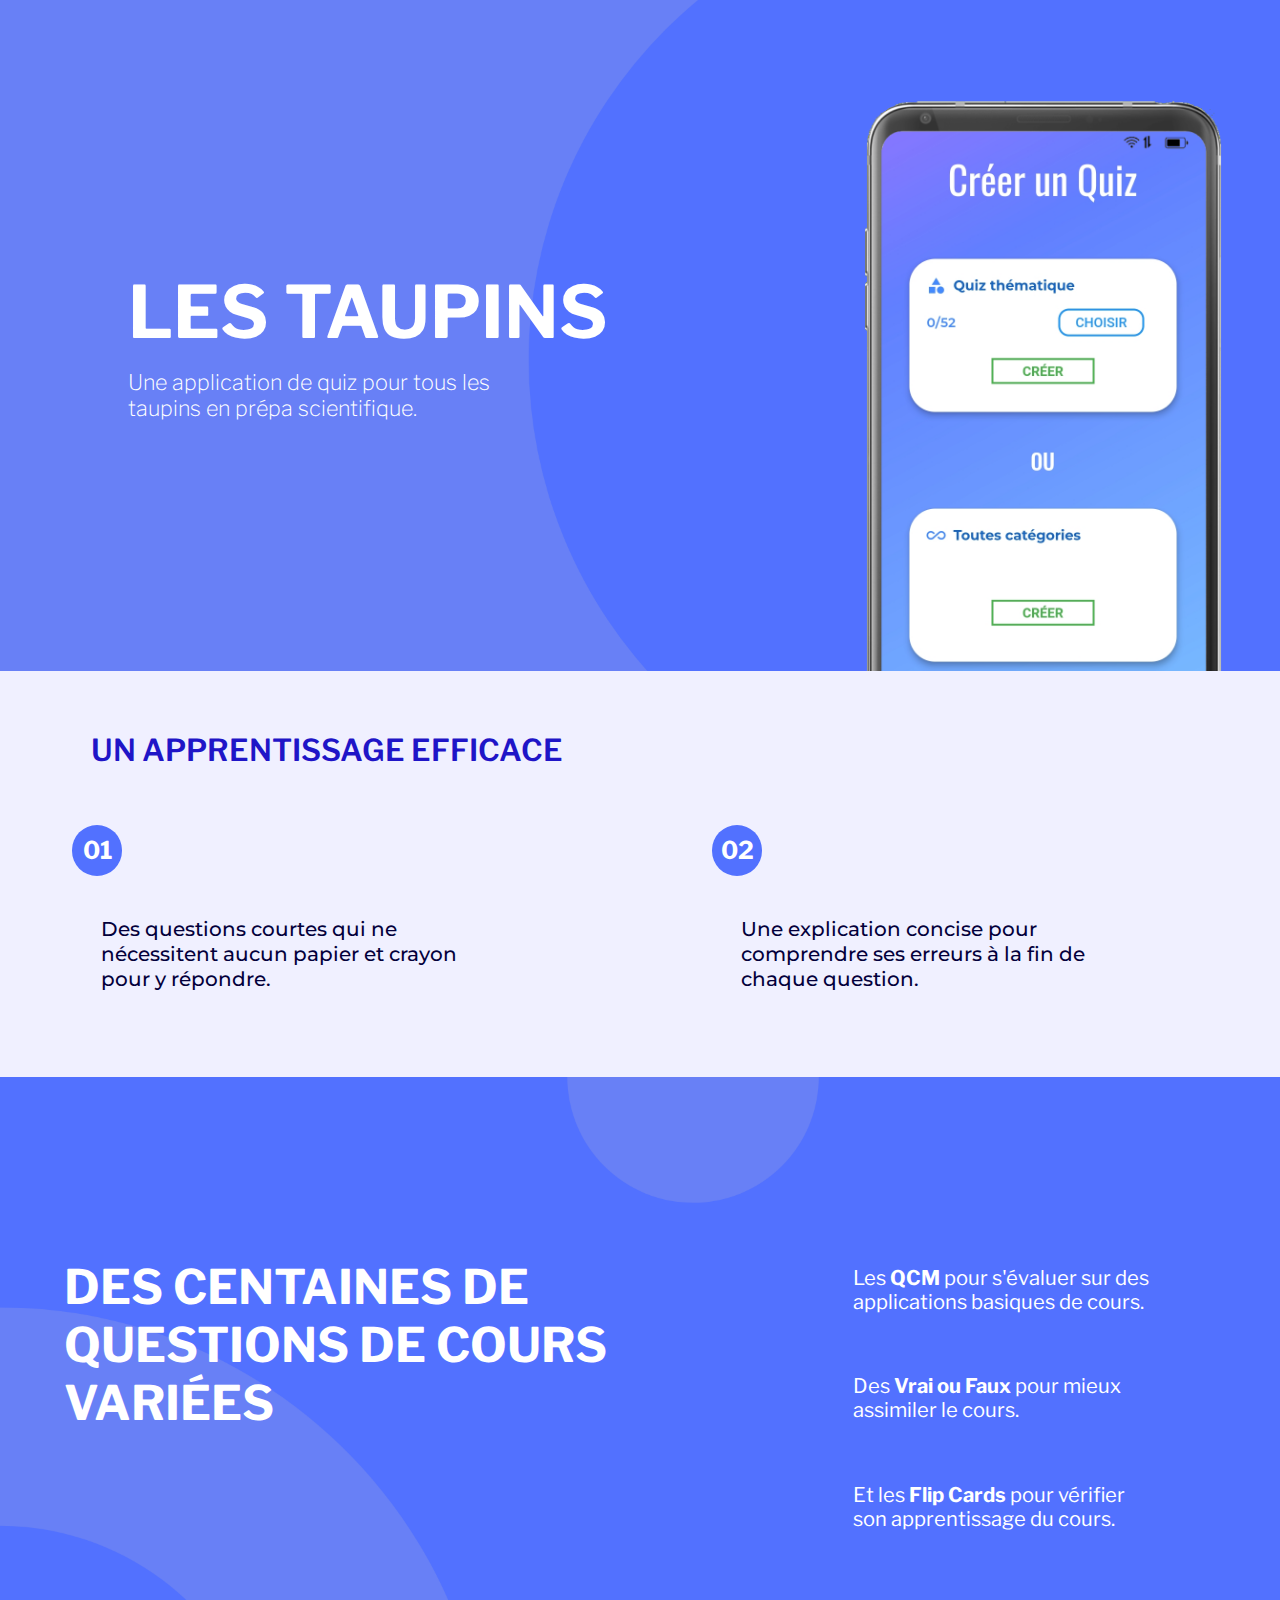
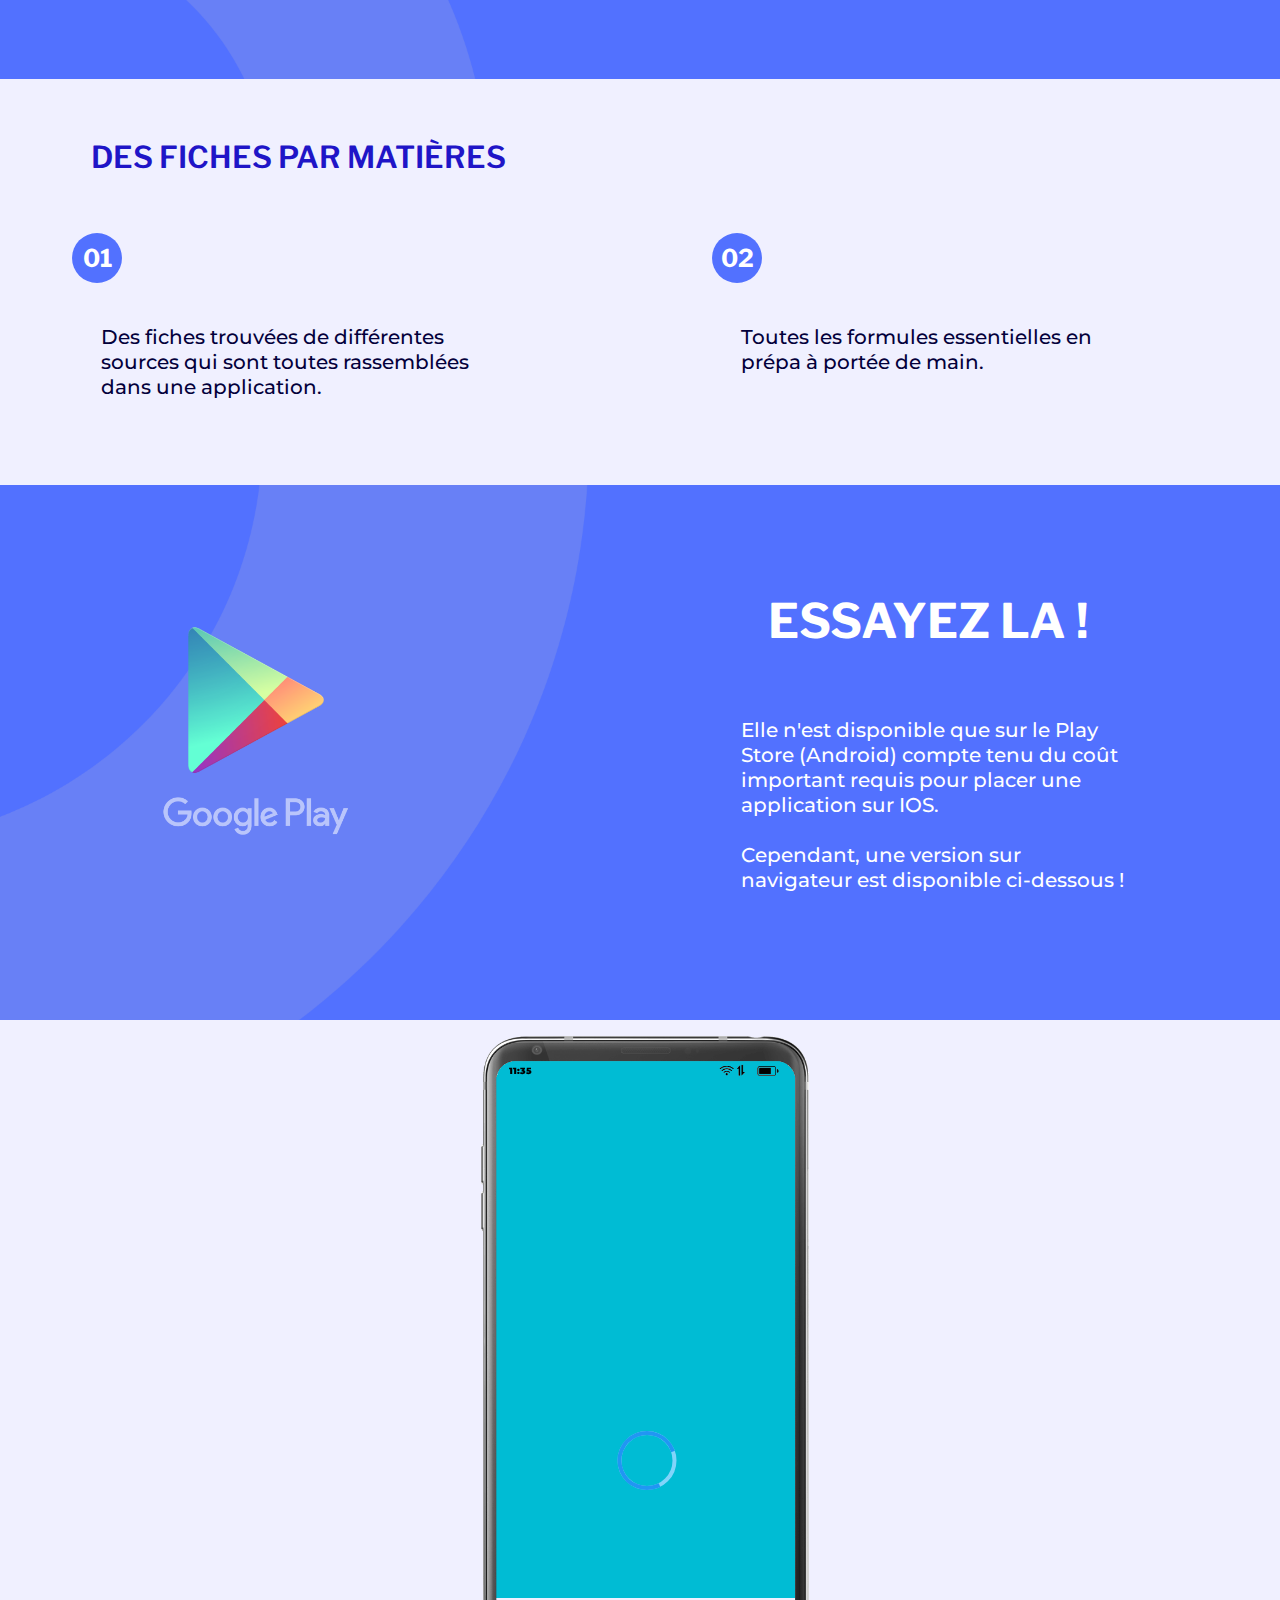
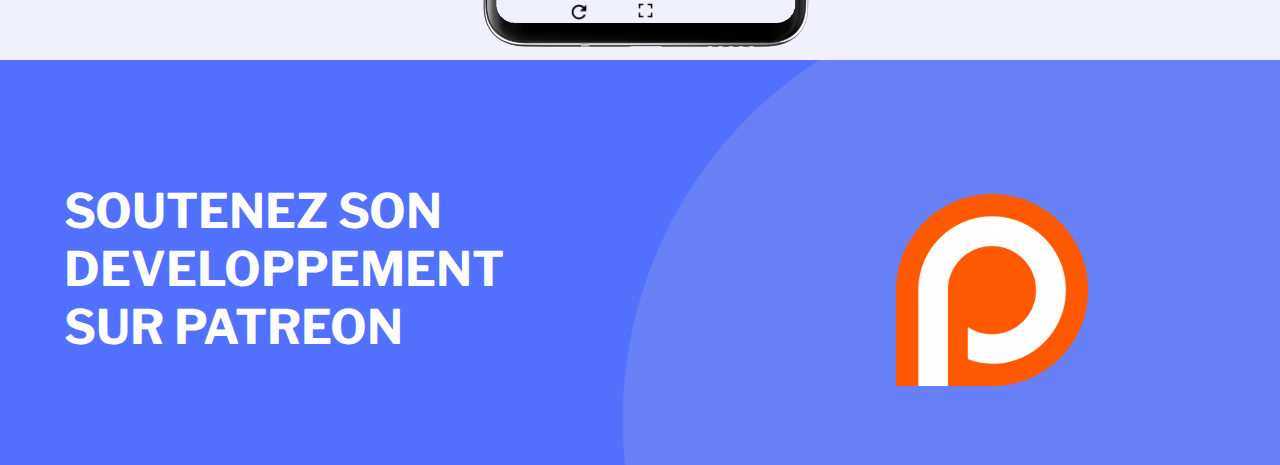
==== commit 50b41ed0: "added vendor prefixes and favicons" ====
--- a/taupins/index.html
+++ b/taupins/index.html
@@ -6,10 +6,12 @@
   <meta name="description" content="A Prepa Quiz App">
   <meta name="keywords" content="taupins, prépa, prepa, aoyagi, quiz">
   <meta name="author" content="Hugo AOYAGI">
+   <link rel="icon" type="image/png" href="../assets/favicons/taupins.png" />
     <title>Les Taupins</title>
     <meta content="width=device-width, initial-scale=1" name="viewport" />
     <link href="https://fonts.googleapis.com/css2?family=Montserrat:wght@300&family=Raleway:wght@300&display=swap" rel="stylesheet">
     <link href="https://fonts.googleapis.com/css2?family=Libre+Franklin:wght@100;700&display=swap" rel="stylesheet">
+    
     <link rel="stylesheet" type="text/css" href="../style/project_pages/main.css">
     <script>
         var iframe;
--- a/style/project_pages/main.css
+++ b/style/project_pages/main.css
@@ -1,3 +1,4 @@
+
 body {
     margin: 0;
     font-size: 90%;
@@ -21,21 +22,21 @@
 
 @media screen and (min-width: 1000px) and (max-width: 1500px) {
     .part-7 {
-        height: 30vh;
+        height: 45vh;
     }
 
 }
 
 @media screen and (min-width: 1500px) and (max-width: 2000px) {
     .part-7 {
-        height: 35vh;
+        height: 50vh;
     }
 
 }
 
 @media screen and (min-width: 2000px) {
     .part-7 {
-        height: 40vh;
+        height: 55vh;
     }
 
 }
@@ -46,22 +47,32 @@
 }
 
 .part-1 {
+    height: -webkit-fit-content;
+    height: -moz-fit-content;
     height: fit-content;
 }
 
 .part-3 {
+    height: -webkit-fit-content;
+    height: -moz-fit-content;
     height: fit-content;
 }
 
 .part-2 {
+    height: -webkit-fit-content;
+    height: -moz-fit-content;
     height: fit-content;
 }
 
 .part-4 {
+    height: -webkit-fit-content;
+    height: -moz-fit-content;
     height: fit-content;
 }
 
 .part-5 {
+    height: -webkit-fit-content;
+    height: -moz-fit-content;
     height: fit-content;
 }
 
@@ -106,6 +117,8 @@
 }
 
 .cols-2-container {
+    display: -webkit-box;
+    display: -ms-flexbox;
     display: flex;
     margin-top: 4em;
     width: 100%;
@@ -118,8 +131,12 @@
 
 .number-circle {
     color: white;
+    display: -webkit-box;
+    display: -ms-flexbox;
     display: flex;
-     align-items: center;
+     -webkit-box-align: center;
+         -ms-flex-align: center;
+             align-items: center;
     background-color: #5271ff;
     width: 3.5em;
     height: 3.5em;
@@ -208,6 +225,8 @@
     top: 20%;
     width: 20%;
     cursor: pointer;
+    -webkit-transition: all 0.3s;
+    -o-transition: all 0.3s;
     transition: all 0.3s;
 }
 
@@ -227,6 +246,8 @@
     top: 33%;
     width: 15%;
     cursor: pointer;
+    -webkit-transition: all 0.3s;
+    -o-transition: all 0.3s;
     transition: all 0.3s;
 }
 
@@ -240,8 +261,11 @@
 .phone {
     border-radius: 0.5em;
     margin: 1em;
-    flex-grow: 0;
-    flex-shrink: 0;
+    -webkit-box-flex: 0;
+        -ms-flex-positive: 0;
+            flex-grow: 0;
+    -ms-flex-negative: 0;
+        flex-shrink: 0;
     margin: auto;
     border: 2px solid #999994;
 }
@@ -256,6 +280,8 @@
 .smartphone {
     z-index: 10;
     position: relative;
+    width: -webkit-fit-content;
+    width: -moz-fit-content;
     width: fit-content;
 }
 
@@ -289,6 +315,8 @@
 .phone-nav {
     position: absolute;
     top: 570px;
+    display: -webkit-box;
+    display: -ms-flexbox;
     display: flex;
     left: 65px;
 }
@@ -423,6 +451,8 @@
     }
     
     .part-1 {
+        height: -webkit-fit-content;
+        height: -moz-fit-content;
         height: fit-content;
         padding: 0;
     }
@@ -453,8 +483,13 @@
     }
     
     .cols-2-container {
+        display: -webkit-box;
+        display: -ms-flexbox;
         display: flex;
-        flex-direction: column;
+        -webkit-box-orient: vertical;
+        -webkit-box-direction: normal;
+            -ms-flex-direction: column;
+                flex-direction: column;
         position: unset;
         margin-top: 1em;
         margin-bottom: 0em;
@@ -477,10 +512,14 @@
     }
     
     .part-2 {
+        height: -webkit-fit-content;
+        height: -moz-fit-content;
         height: fit-content;
     }
     
     .part-4 {
+        height: -webkit-fit-content;
+        height: -moz-fit-content;
         height: fit-content;
     }
     
@@ -509,6 +548,8 @@
     }
     
     .part-3 {
+        height: -webkit-fit-content;
+        height: -moz-fit-content;
         height: fit-content;
     }
     
@@ -539,6 +580,8 @@
     }
     
     .part-5 {
+        height: -webkit-fit-content;
+        height: -moz-fit-content;
         height: fit-content;
     }
     
@@ -576,6 +619,8 @@
     }
     
     .part-7 {
+        height: -webkit-fit-content;
+        height: -moz-fit-content;
         height: fit-content;
     }
     
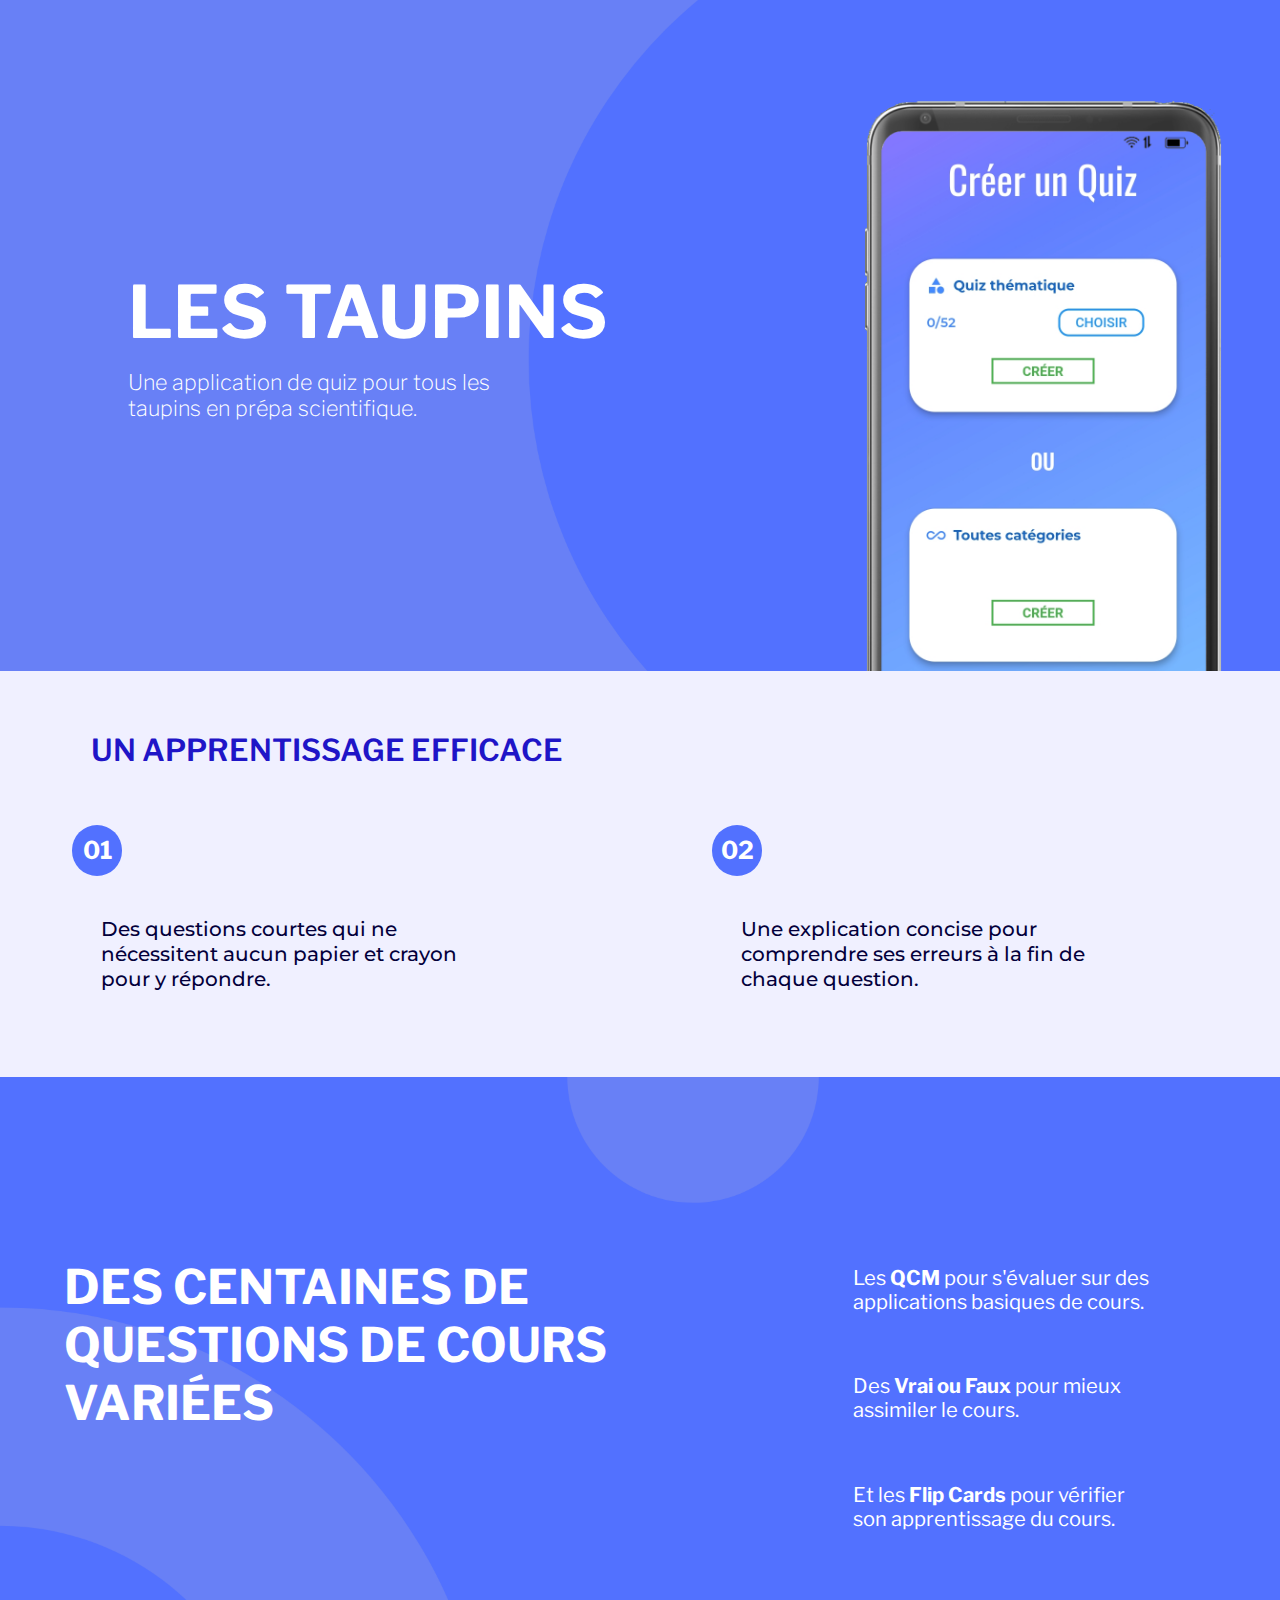
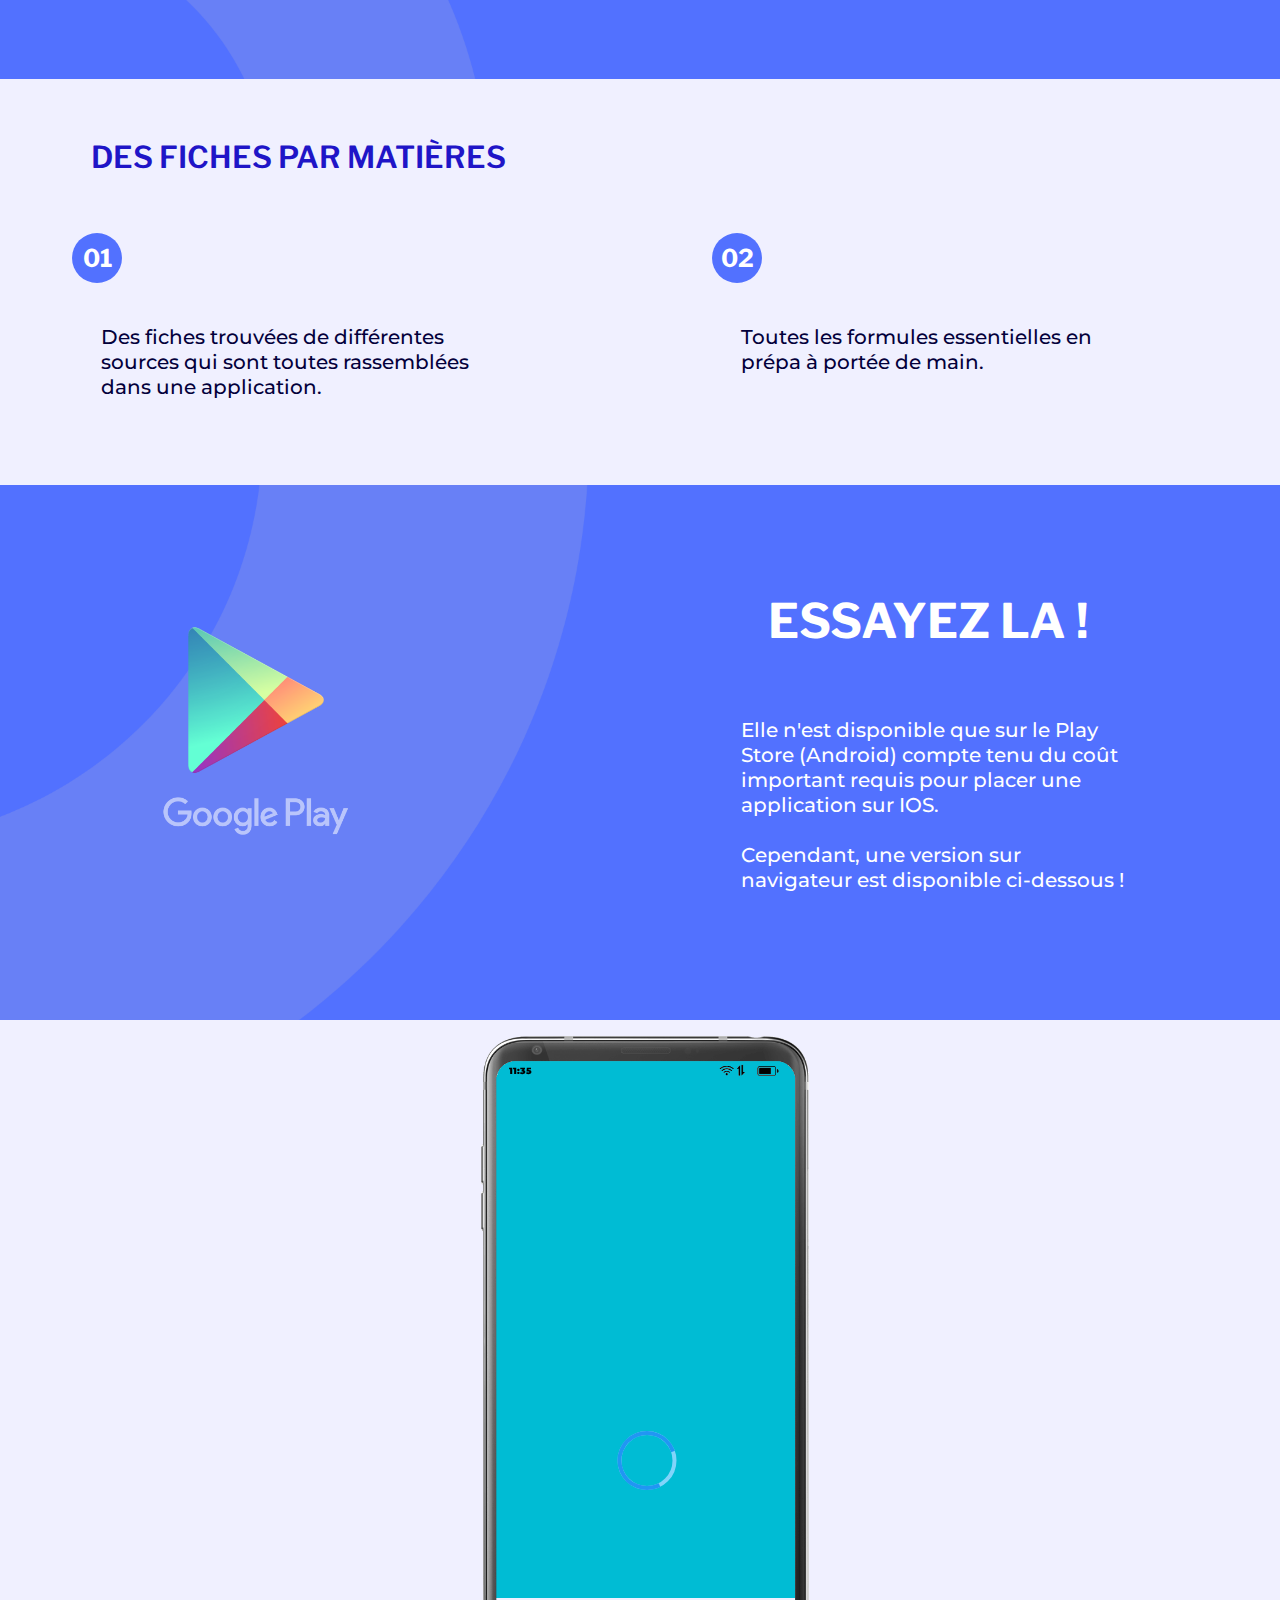
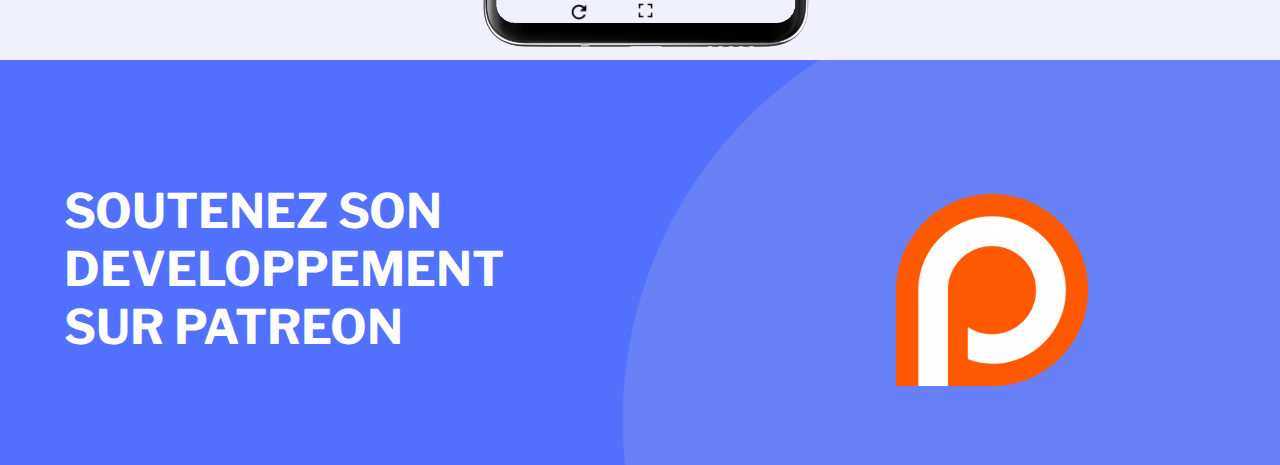
==== commit 0c3350b7: "changed playstore link" ====
--- a/taupins/index.html
+++ b/taupins/index.html
@@ -144,7 +144,7 @@
         })
         
             document.getElementById("playstore-btn").addEventListener("click", function () {
-                alert("L'application n'est malheuresement pas encore sortie sur le play store, elle sortira cet été lorsqu'il y aura plus de questions ! Contactez moi à l'addresse aoyagihugo@gmail.com pour y accéder plus tôt !")
+                window.location = "https://play.google.com/store/apps/details?id=com.taupins.app";
             })
     </script>
 </body>
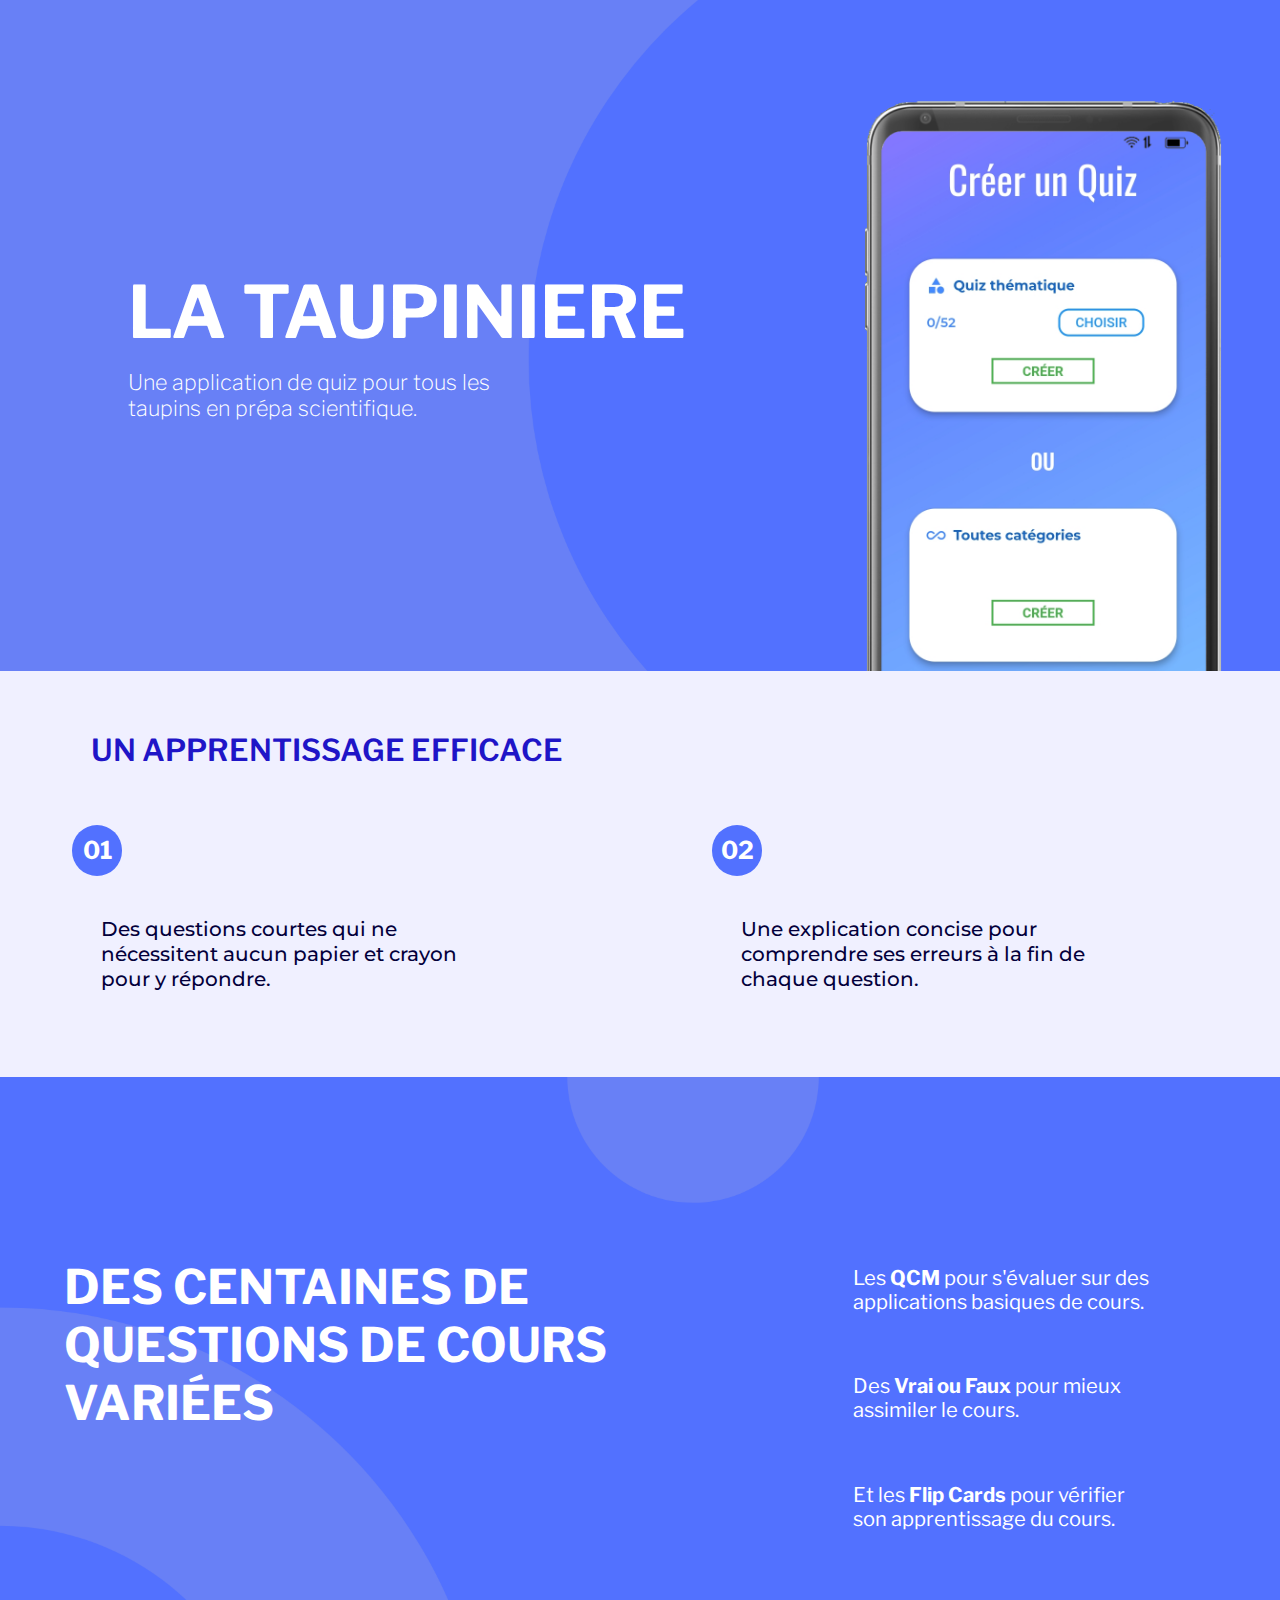
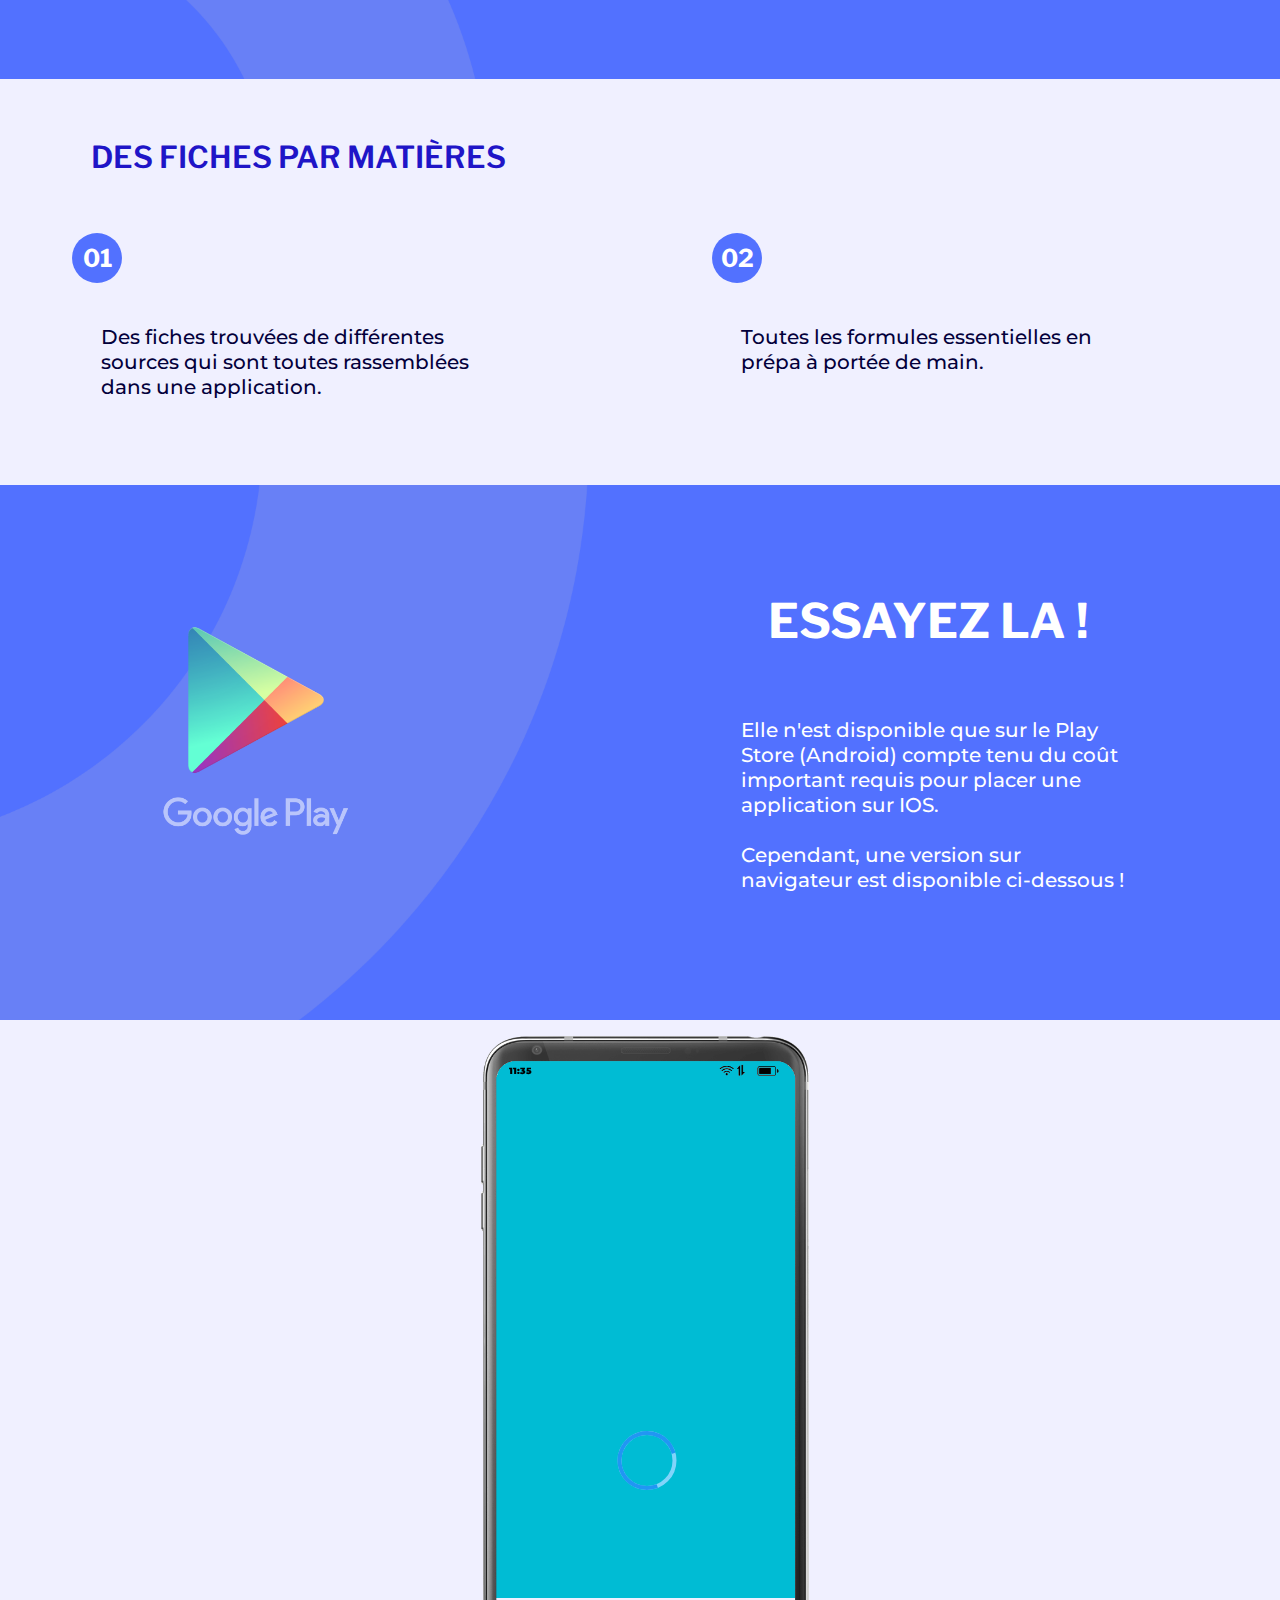
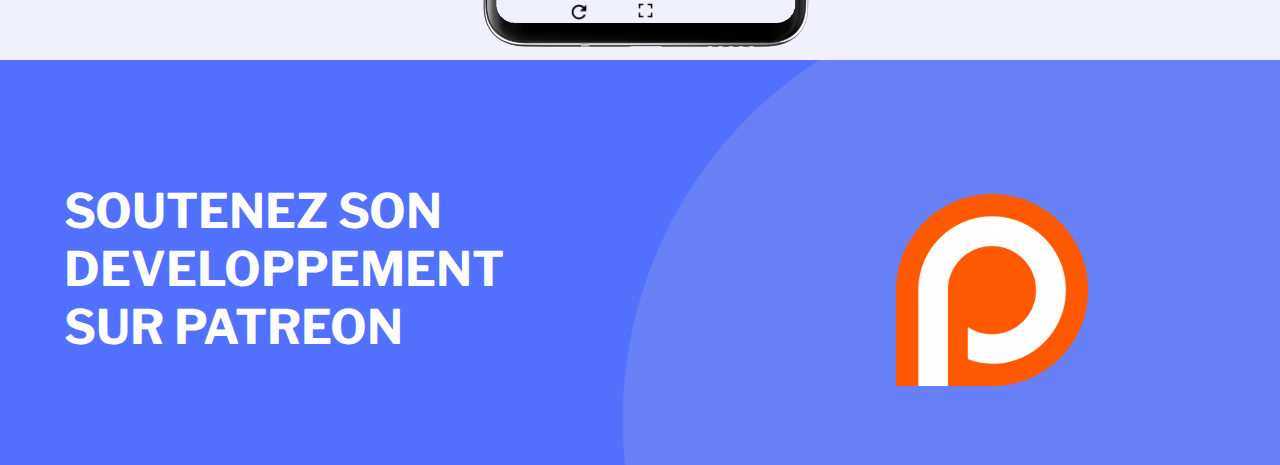
==== commit 0b8e0bef: "changed app name" ====
--- a/taupins/index.html
+++ b/taupins/index.html
@@ -35,7 +35,7 @@
        <div class="part-1 section" style="background-image: url(../assets/backgrounds/taupins/1.png)">
            
            <div class="main-title">
-               LES TAUPINS
+               LA TAUPINIERE
            </div>
            <div class="sub-title">
                Une application de quiz pour tous les taupins en prépa scientifique.
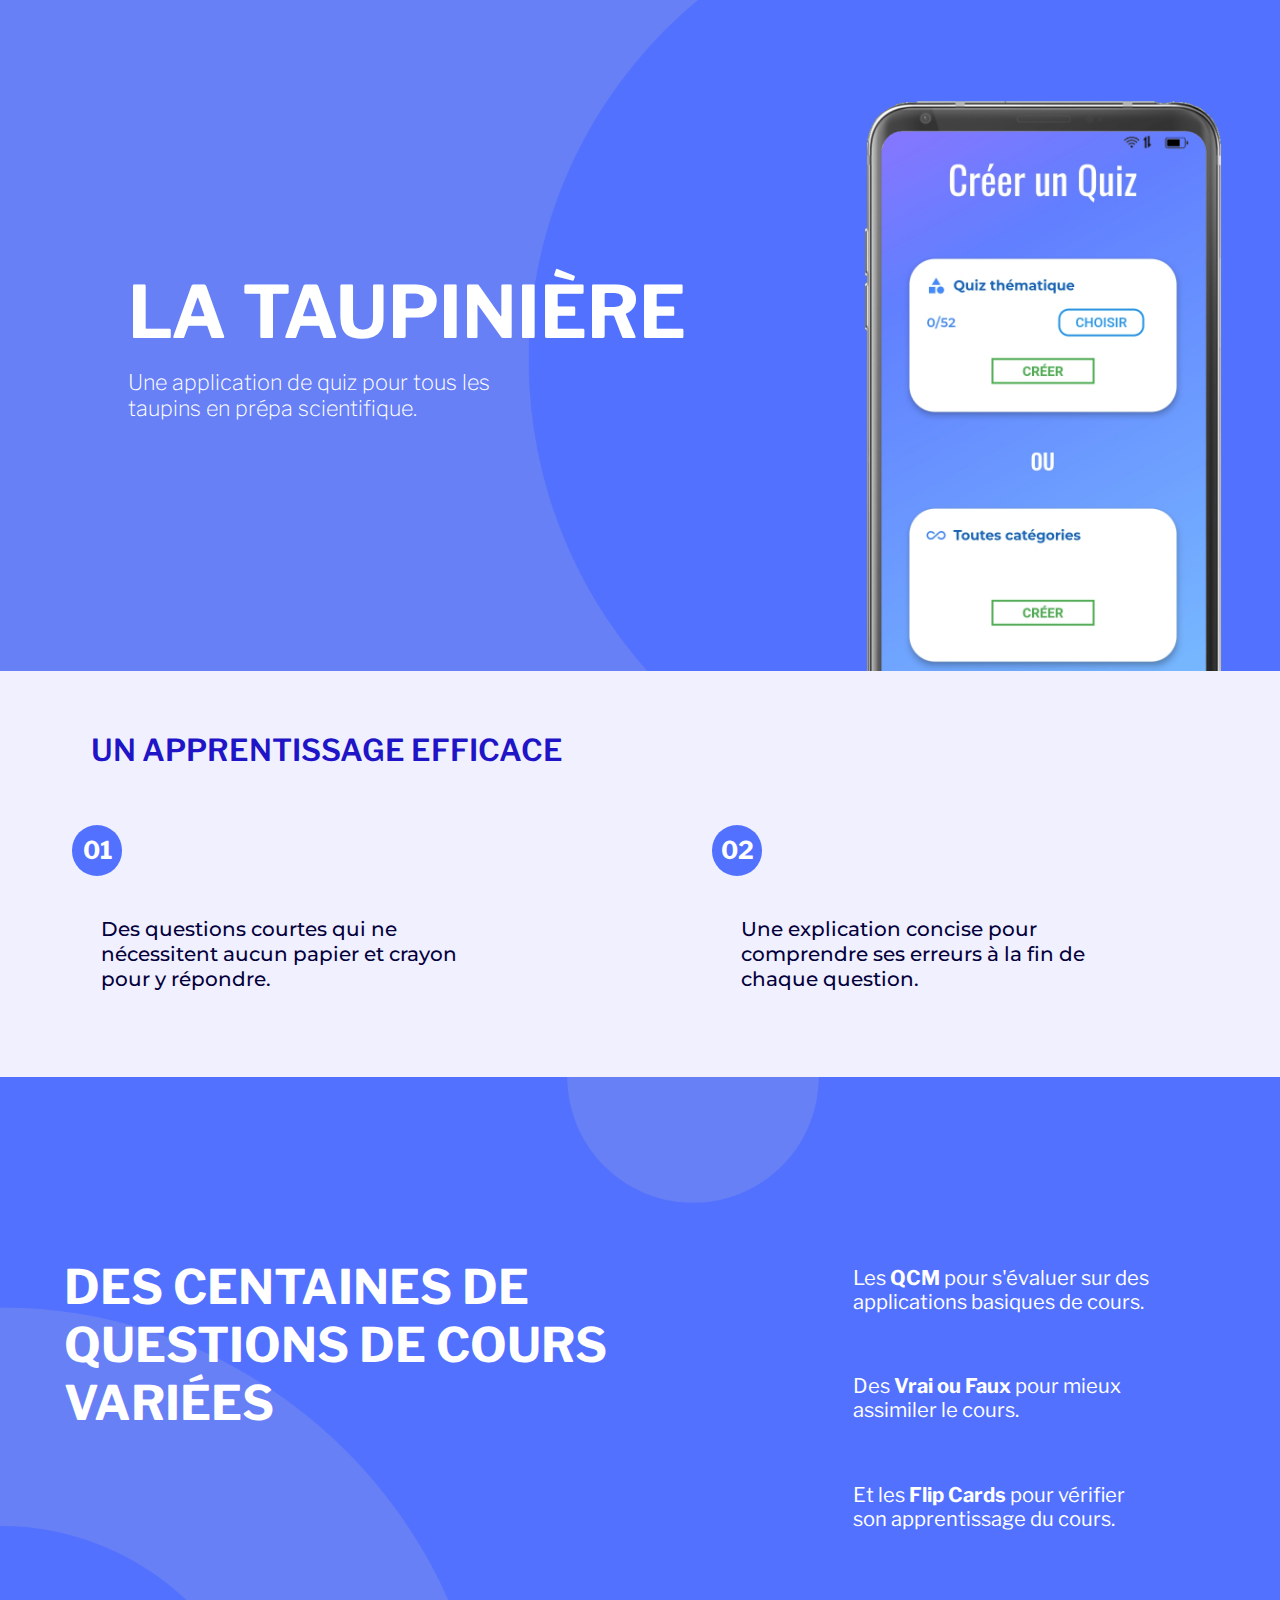
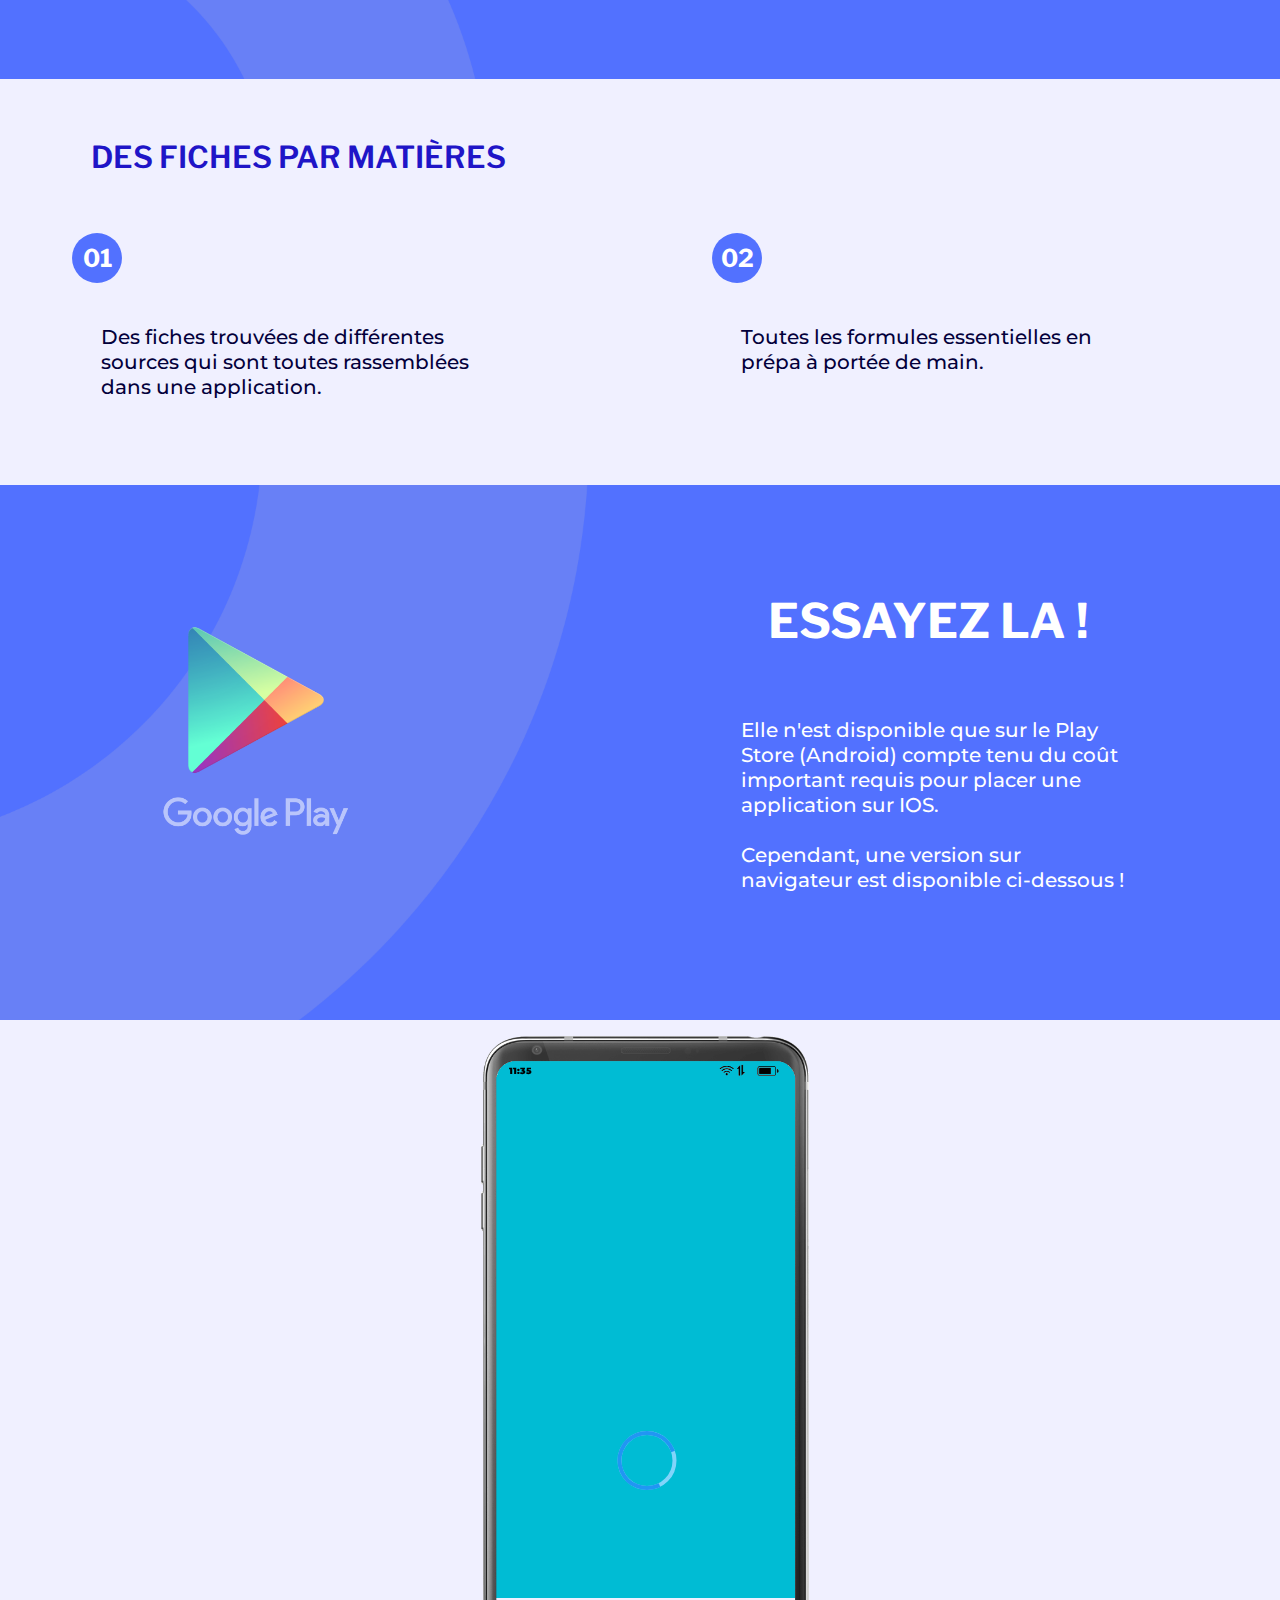
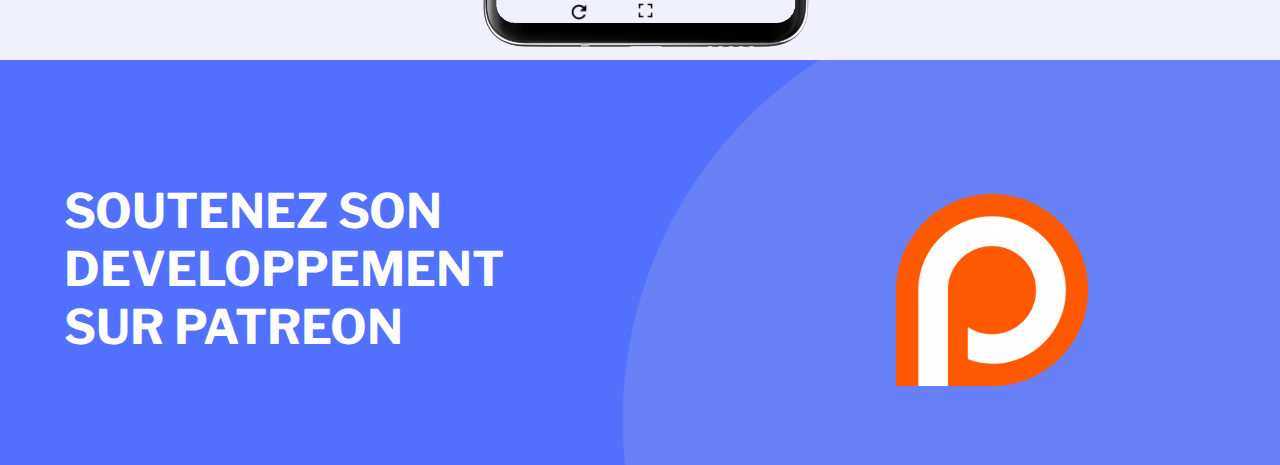
==== commit e48cb596: "changed page title" ====
--- a/taupins/index.html
+++ b/taupins/index.html
@@ -7,7 +7,7 @@
   <meta name="keywords" content="taupins, prépa, prepa, aoyagi, quiz">
   <meta name="author" content="Hugo AOYAGI">
    <link rel="icon" type="image/png" href="../assets/favicons/taupins.png" />
-    <title>Les Taupins</title>
+    <title>La Taupinière</title>
     <meta content="width=device-width, initial-scale=1" name="viewport" />
     <link href="https://fonts.googleapis.com/css2?family=Montserrat:wght@300&family=Raleway:wght@300&display=swap" rel="stylesheet">
     <link href="https://fonts.googleapis.com/css2?family=Libre+Franklin:wght@100;700&display=swap" rel="stylesheet">
@@ -35,7 +35,7 @@
        <div class="part-1 section" style="background-image: url(../assets/backgrounds/taupins/1.png)">
            
            <div class="main-title">
-               LA TAUPINIERE
+               LA TAUPINIÈRE
            </div>
            <div class="sub-title">
                Une application de quiz pour tous les taupins en prépa scientifique.
